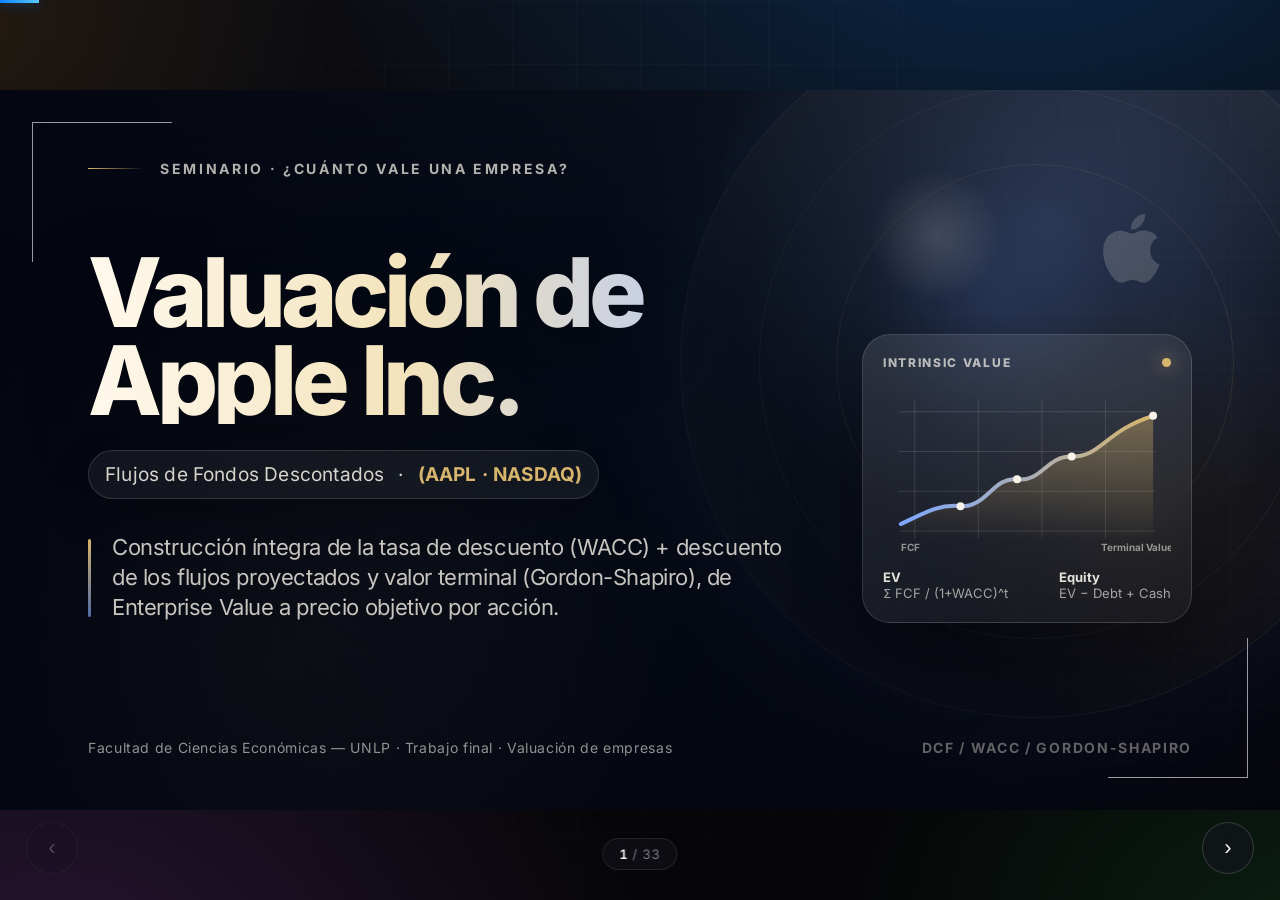
==== web-presentacion/index.html @ 840e233c "Slide 6 (El dato que manda): quitar nota "Riesgo a monitorear" y agrandar texto Se elimina el recuad" ====
<!DOCTYPE html>
<html lang="es">
<head>
  <meta charset="UTF-8">
  <meta name="viewport" content="width=device-width, initial-scale=1.0">
  <title>Valuación de Apple Inc. · Flujos de Fondos Descontados</title>

  <link rel="stylesheet" href="css/tokens.css?v=20260601at">
  <link rel="stylesheet" href="css/base.css?v=20260601at">
  <link rel="stylesheet" href="css/layouts.css?v=20260601at">
  <link rel="stylesheet" href="css/components.css?v=20260601at">
  <link rel="stylesheet" href="css/transitions.css?v=20260601at">
</head>
<body>
  <!-- Barra de progreso -->
  <div id="progress"></div>

  <!-- Escenario 16:9 escalado a pantalla -->
  <div id="viewport">
    <div id="stage"></div>
  </div>

  <!-- Chrome de navegación -->
  <button id="prev" class="nav-btn" aria-label="Diapositiva anterior">‹</button>
  <button id="next" class="nav-btn" aria-label="Diapositiva siguiente">›</button>
  <div id="counter" aria-live="polite"></div>

  <!-- Dependencia vendorizada (offline) -->
  <script src="vendor/chart.umd.min.js"></script>

  <!-- Lógica (scripts clásicos, sin módulos, para funcionar en file://) -->
  <script src="js/data.js?v=20260601at"></script>
  <script src="js/finance.js?v=20260601at"></script>
  <script src="js/slides.js?v=20260601at"></script>
  <script src="js/charts.js?v=20260601at"></script>
  <script src="js/anim.js?v=20260601at"></script>
  <script src="js/engine.js?v=20260601at"></script>
  <script src="js/main.js?v=20260601at"></script>
</body>
</html>
---- web-presentacion/css/tokens.css ----
/* tokens.css — variables de diseño (paleta dark / keynote) */
:root {
  /* Lienzo de diseño (16:9) — el #stage se escala para llenar la pantalla */
  --stage-w: 1280px;
  --stage-h: 720px;

  /* Fondo */
  --bg-0: #060608;
  --bg-1: #0d0d12;
  --bg-2: #141420;

  /* Texto */
  --fg:       #f5f5f7;
  --fg-2:     #b4b4be;
  --fg-3:     #7d7d88;
  --fg-faint: #55555f;

  /* Acentos */
  --blue:   #0a84ff;
  --blue-2: #5ac8fa;
  --green:  #30d158;
  --red:    #ff453a;
  --amber:  #ff9f0a;
  --violet: #bf5af2;

  --teal:   #64d2ff;

  --blue-soft:   rgba(10, 132, 255, 0.16);
  --green-soft:  rgba(48, 209, 88, 0.16);
  --red-soft:    rgba(255, 69, 58, 0.16);
  --amber-soft:  rgba(255, 159, 10, 0.16);
  --violet-soft: rgba(191, 90, 242, 0.16);

  /* Degradados de marca (títulos clave, acentos, barras) */
  --grad-title:  linear-gradient(100deg, #ffffff 0%, #d6e7ff 38%, #9cc4ff 70%, #c8a8ff 100%);
  --grad-accent: linear-gradient(135deg, var(--blue), var(--violet) 60%, var(--blue-2));
  --grad-blue:   linear-gradient(135deg, var(--blue-2), var(--blue));
  --grad-green:  linear-gradient(135deg, #74e69a, var(--green));
  --grad-amber:  linear-gradient(135deg, #ffce7a, var(--amber));
  --grad-red:    linear-gradient(135deg, #ff8b83, var(--red));
  --grad-violet: linear-gradient(135deg, #d99bff, var(--violet));

  /* Superficies */
  --card:        rgba(255, 255, 255, 0.045);
  --card-2:      rgba(255, 255, 255, 0.07);
  --stroke:      rgba(255, 255, 255, 0.10);
  --stroke-2:    rgba(255, 255, 255, 0.16);

  /* Tipografía */
  --font: 'Inter', -apple-system, 'SF Pro Display', 'Segoe UI', system-ui, sans-serif;

  /* Espaciado */
  --pad-x: 56px;
  --pad-y: 38px;
  --radius: 18px;
  --radius-sm: 12px;

  /* Sombra / glow */
  --shadow: 0 24px 60px rgba(0, 0, 0, 0.5);

  /* Transiciones */
  --ease: cubic-bezier(0.22, 0.61, 0.36, 1);
}
---- web-presentacion/css/base.css ----
/* base.css — reset, fuente, escenario y chrome de navegación */

@font-face {
  font-family: 'Inter';
  font-style: normal;
  font-weight: 100 900;
  font-display: swap;
  src: url('../assets/fonts/inter-latin.woff2') format('woff2');
}

*, *::before, *::after { box-sizing: border-box; margin: 0; padding: 0; }

html, body {
  height: 100%;
  background: var(--bg-0);
  color: var(--fg);
  font-family: var(--font);
  -webkit-font-smoothing: antialiased;
  text-rendering: optimizeLegibility;
  overflow: hidden;
}

/* Fondo ambiental con halos de color (más vida, sin perder legibilidad) */
body::before {
  content: '';
  position: fixed;
  inset: 0;
  background:
    radial-gradient(1200px 760px at 80% -10%, rgba(10, 132, 255, 0.24), transparent 60%),
    radial-gradient(1000px 720px at 4% 110%, rgba(191, 90, 242, 0.18), transparent 60%),
    radial-gradient(760px 560px at 102% 104%, rgba(48, 209, 88, 0.12), transparent 60%),
    radial-gradient(680px 520px at -6% 2%, rgba(255, 159, 10, 0.10), transparent 60%),
    linear-gradient(160deg, var(--bg-1), var(--bg-0) 72%);
  z-index: 0;
}

/* Trama tenue tipo blueprint, desvanecida hacia los bordes */
body::after {
  content: '';
  position: fixed;
  inset: 0;
  pointer-events: none;
  z-index: 0;
  background-image:
    linear-gradient(rgba(255, 255, 255, 0.028) 1px, transparent 1px),
    linear-gradient(90deg, rgba(255, 255, 255, 0.028) 1px, transparent 1px);
  background-size: 64px 64px;
  -webkit-mask-image: radial-gradient(circle at 50% 42%, #000 32%, transparent 80%);
          mask-image: radial-gradient(circle at 50% 42%, #000 32%, transparent 80%);
}

/* Viewport que centra el escenario y aplica letterboxing */
#viewport {
  position: fixed;
  inset: 0;
  display: grid;
  place-items: center;
  z-index: 1;
}

/* Escenario de tamaño fijo (1280x720); engine.js lo escala con transform */
#stage {
  position: relative;
  width: var(--stage-w);
  height: var(--stage-h);
  transform-origin: center center;
  font-size: 16px;
}

/* ---- Chrome de navegación ------------------------------------------------- */

/* Barra de progreso (arriba) */
#progress {
  position: fixed;
  top: 0; left: 0;
  height: 3px;
  width: 0%;
  background: linear-gradient(90deg, var(--blue), var(--blue-2));
  box-shadow: 0 0 12px rgba(10, 132, 255, 0.6);
  z-index: 50;
  transition: width 0.45s var(--ease);
}

/* Botones prev/next en esquinas inferiores */
.nav-btn {
  position: fixed;
  bottom: 26px;
  width: 52px;
  height: 52px;
  border-radius: 50%;
  border: 1px solid var(--stroke-2);
  background: rgba(20, 20, 30, 0.55);
  backdrop-filter: blur(12px);
  color: var(--fg);
  font-size: 22px;
  line-height: 1;
  cursor: pointer;
  z-index: 50;
  display: grid;
  place-items: center;
  transition: transform 0.2s var(--ease), background 0.2s, opacity 0.2s, border-color 0.2s;
}
.nav-btn:hover:not(:disabled) { background: rgba(10, 132, 255, 0.28); border-color: var(--blue); transform: scale(1.08); }
.nav-btn:active:not(:disabled) { transform: scale(0.96); }
.nav-btn:disabled { opacity: 0.25; cursor: default; }
#prev { left: 26px; }
#next { right: 26px; }

/* Contador / índice de diapositiva */
#counter {
  position: fixed;
  bottom: 30px;
  left: 50%;
  transform: translateX(-50%);
  z-index: 50;
  font-size: 13px;
  letter-spacing: 0.08em;
  color: var(--fg-3);
  background: rgba(20, 20, 30, 0.5);
  backdrop-filter: blur(12px);
  padding: 7px 16px;
  border-radius: 999px;
  border: 1px solid var(--stroke);
  font-variant-numeric: tabular-nums;
  user-select: none;
}
#counter b { color: var(--fg); font-weight: 600; }
---- web-presentacion/css/layouts.css ----
/* layouts.css — estructura de la diapositiva y los grandes layouts */

.slide {
  position: absolute;
  inset: 0;
  padding: var(--pad-y) var(--pad-x);
  display: flex;
  flex-direction: column;
  opacity: 0;
  visibility: hidden;
  pointer-events: none;
  transform: translateY(14px) scale(0.992);
  transition: opacity 0.5s var(--ease), transform 0.5s var(--ease), visibility 0s linear 0.5s;
}
.slide.is-active {
  opacity: 1;
  visibility: visible;
  pointer-events: auto;
  transform: none;
  transition: opacity 0.55s var(--ease), transform 0.55s var(--ease);
}

/* Cabecera de slide */
.slide-head { flex: 0 0 auto; margin-bottom: 14px; position: relative; padding-left: 22px; }
.slide-head::before {
  content: ''; position: absolute; left: 0; top: 3px; bottom: 3px; width: 6px;
  border-radius: 6px; background: var(--grad-accent);
  box-shadow: 0 0 16px rgba(10, 132, 255, 0.45);
}
.eyebrow {
  font-size: 14px;
  font-weight: 600;
  letter-spacing: 0.14em;
  text-transform: uppercase;
  color: var(--blue-2);
  margin-bottom: 12px;
}
.slide-title {
  font-size: 46px;
  font-weight: 700;
  letter-spacing: -0.02em;
  line-height: 1.05;
  color: var(--fg);
}
.slide-sub {
  margin-top: 10px;
  font-size: 23px;
  font-weight: 400;
  color: var(--fg-2);
  letter-spacing: -0.01em;
}

/* Cuerpo */
.slide-body { flex: 1 1 auto; min-height: 0; display: flex; flex-direction: column; justify-content: center; gap: 14px; }

/* Layout split: dos columnas (texto / gráfico) */
.layout-split .slide-body {
  display: grid;
  grid-template-columns: 1fr 1.08fr;
  gap: 30px;
  align-items: stretch;
}
.layout-split .col-left,
.layout-split .col-right {
  display: flex; flex-direction: column; gap: 12px;
  min-width: 0; min-height: 0; justify-content: center;
}

/* Layout center: contenido centrado verticalmente y horizontalmente */
.layout-center .slide-body { align-items: center; text-align: center; gap: 15px; }
.layout-center .note, .layout-center .formula { max-width: 760px; }

/* Layout stack: bloques apilados */
.layout-stack .slide-body { gap: 14px; }

/* Layout grid: para grillas de tarjetas/objetivos */
.layout-grid .slide-body { justify-content: flex-start; }

/* Pie de slide */
.slide-foot {
  flex: 0 0 auto;
  display: flex;
  justify-content: space-between;
  align-items: center;
  margin-top: 14px;
  font-size: 12.5px;
  letter-spacing: 0.05em;
  color: var(--fg-faint);
}
.slide-foot .foot-num { font-variant-numeric: tabular-nums; font-weight: 600; color: var(--fg-3); }

/* ---- Portada -------------------------------------------------------------- */
/* ===== Portada (réplica del diseño editorial gold/navy) =================== */
.layout-cover {
  padding: 0; overflow: hidden; isolation: isolate; justify-content: stretch;
  background:
    radial-gradient(circle at 82% 18%, rgba(125, 167, 255, 0.34), transparent 28%),
    radial-gradient(circle at 20% 80%, rgba(215, 181, 109, 0.23), transparent 34%),
    linear-gradient(135deg, #030611 0%, #07111f 44%, #090812 100%);
}
/* grilla tenue */
.layout-cover::before {
  content: ''; position: absolute; inset: -1px; z-index: -3; pointer-events: none;
  background-image:
    linear-gradient(rgba(247, 243, 234, 0.035) 1px, transparent 1px),
    linear-gradient(90deg, rgba(247, 243, 234, 0.035) 1px, transparent 1px);
  background-size: 56px 56px;
  -webkit-mask-image: linear-gradient(90deg, rgba(0,0,0,0.78), rgba(0,0,0,0.25), rgba(0,0,0,0.72));
          mask-image: linear-gradient(90deg, rgba(0,0,0,0.78), rgba(0,0,0,0.25), rgba(0,0,0,0.72));
}
/* viñeta */
.layout-cover::after {
  content: ''; position: absolute; inset: 0; z-index: -1; pointer-events: none;
  background:
    linear-gradient(90deg, rgba(3, 6, 17, 0.90) 0%, rgba(3, 6, 17, 0.66) 43%, rgba(3, 6, 17, 0.18) 100%),
    linear-gradient(180deg, rgba(255,255,255,0.05), transparent 28%, rgba(0,0,0,0.32));
}
/* orbe luminoso arriba a la derecha */
.cv-orb {
  position: absolute; width: 710px; height: 710px; right: -110px; top: -82px; border-radius: 50%; z-index: -2; opacity: .82;
  background:
    radial-gradient(circle at 36% 32%, rgba(255, 255, 255, 0.34), transparent 10%),
    radial-gradient(circle at 44% 42%, rgba(125, 167, 255, 0.23), transparent 22%),
    radial-gradient(circle at 66% 70%, rgba(215, 181, 109, 0.18), transparent 34%),
    linear-gradient(145deg, rgba(255,255,255,0.08), rgba(255,255,255,0.012));
  border: 1px solid rgba(255, 255, 255, 0.12);
  box-shadow: inset 0 0 90px rgba(255,255,255,0.05), 0 0 120px rgba(125, 167, 255, 0.16);
}
.cv-orb::before { content: ''; position: absolute; inset: 78px; border-radius: 50%; border: 1px solid rgba(247, 243, 234, 0.11); }
.cv-orb::after  { content: ''; position: absolute; inset: 155px; border-radius: 50%; border: 1px solid rgba(215, 181, 109, 0.20); }

/* marcas de esquina */
.cv-corner { position: absolute; width: 140px; height: 140px; border-color: rgba(215, 181, 109, 0.42); opacity: .62; }
.cv-corner.cv-tl { top: 32px; left: 32px; border-top: 1px solid; border-left: 1px solid; }
.cv-corner.cv-br { right: 32px; bottom: 32px; border-right: 1px solid; border-bottom: 1px solid; }

/* manzana tenue */
.cv-apple { position: absolute; right: 104px; top: 116px; width: 84px; height: 84px; opacity: .18; color: #f7f3ea; }

/* contenido */
.layout-cover .slide-body {
  position: relative; z-index: 1; height: 100%; width: 100%; padding: 70px 88px 54px;
  display: flex; flex-direction: column; justify-content: space-between; gap: 0;
}
.cv-topline {
  display: flex; align-items: center; gap: 16px; font-size: 14px; letter-spacing: 0.19em;
  text-transform: uppercase; color: rgba(247, 243, 234, 0.72); font-weight: 700;
}
.cv-topline::before { content: ''; width: 56px; height: 1px; background: linear-gradient(90deg, #d7b56d, rgba(215, 181, 109, 0)); }

.cv-body-row { display: grid; grid-template-columns: minmax(0, 720px) 1fr; gap: 54px; align-items: end; }
.cv-hero { max-width: 890px; margin-top: -14px; }
.cv-title {
  margin: 0; max-width: 860px; font-size: 96px; line-height: 0.91; letter-spacing: -0.05em; font-weight: 800;
  text-wrap: balance; filter: drop-shadow(0 18px 34px rgba(0,0,0,0.32));
  background: linear-gradient(92deg, #fff9ed 0%, #f3e3bb 45%, #a9c2ff 100%);
  -webkit-background-clip: text; background-clip: text; color: transparent;
}
.cv-subtitle {
  margin: 26px 0 0; display: inline-flex; align-items: center; gap: 14px; padding: 12px 16px;
  border: 1px solid rgba(247, 243, 234, 0.14); border-radius: 999px; background: rgba(255, 255, 255, 0.055);
  backdrop-filter: blur(12px); font-size: 19px; letter-spacing: 0.01em; color: rgba(247, 243, 234, 0.86);
  box-shadow: 0 18px 42px rgba(0,0,0,0.22);
}
.cv-ticker { color: #d7b56d; font-weight: 700; }
.cv-desc {
  position: relative; margin: 34px 0 0; max-width: 760px; padding-left: 24px;
  font-size: 22px; line-height: 1.36; letter-spacing: -0.018em; color: rgba(247, 243, 234, 0.80);
}
.cv-desc::before {
  content: ''; position: absolute; top: 6px; bottom: 6px; left: 0; width: 3px; border-radius: 99px;
  background: linear-gradient(180deg, #d7b56d, rgba(125, 167, 255, 0.62));
}

/* tarjeta financiera decorativa */
.cv-card {
  width: 330px; justify-self: end; padding: 20px; border: 1px solid rgba(247, 243, 234, 0.14); border-radius: 28px;
  background: linear-gradient(145deg, rgba(255,255,255,0.11), rgba(255,255,255,0.035));
  box-shadow: 0 28px 70px rgba(0,0,0,0.30); backdrop-filter: blur(14px);
}
.cv-card-head { display: flex; justify-content: space-between; align-items: center; margin-bottom: 16px;
  color: rgba(247, 243, 234, 0.70); font-size: 12px; letter-spacing: 0.14em; text-transform: uppercase; font-weight: 800; }
.cv-card-dot { width: 9px; height: 9px; border-radius: 999px; background: #d7b56d; box-shadow: 0 0 18px rgba(215, 181, 109, 0.88); }
.cv-card svg { display: block; width: 100%; height: auto; }
.cv-formula { margin-top: 14px; display: flex; justify-content: space-between; gap: 12px;
  color: rgba(247, 243, 234, 0.64); font-size: 13px; line-height: 1.25; }
.cv-formula strong { color: rgba(247, 243, 234, 0.92); font-weight: 700; }

/* pie */
.cv-footer { display: flex; justify-content: space-between; align-items: center; gap: 24px; padding-top: 30px;
  color: rgba(247, 243, 234, 0.58); font-size: 14px; letter-spacing: 0.045em; }
.cv-footer::after {
  content: "DCF / WACC / Gordon-Shapiro"; color: rgba(247, 243, 234, 0.38); font-weight: 700;
  letter-spacing: 0.12em; text-transform: uppercase; white-space: nowrap;
}

/* ---- Sección divisoria ---------------------------------------------------- */
.layout-section { justify-content: center; }
.layout-section .slide-body { justify-content: center; position: relative; }
/* Halo gigante de color detrás del separador de bloque */
.layout-section .slide-body::before {
  content: ''; position: absolute; z-index: -1; pointer-events: none;
  right: -40px; top: 50%; width: 460px; height: 460px; transform: translateY(-50%);
  background: radial-gradient(circle at 50% 50%, rgba(10,132,255,0.22), rgba(191,90,242,0.12) 45%, transparent 70%);
  filter: blur(6px);
}
.section-kicker {
  display: inline-flex; align-items: center; gap: 0.55em; align-self: flex-start;
  font-size: 18px; font-weight: 700; letter-spacing: 0.16em; text-transform: uppercase;
  color: var(--blue-2); margin-bottom: 22px;
  padding: 9px 18px; border-radius: 999px;
  background: var(--blue-soft); border: 1px solid rgba(10, 132, 255, 0.32);
}
.section-kicker::before { content: '◆'; font-size: 0.9em; letter-spacing: 0; color: var(--blue); }
.section-title {
  font-size: 72px; font-weight: 800; letter-spacing: -0.03em; line-height: 1.0;
  background: var(--grad-title);
  -webkit-background-clip: text; background-clip: text; color: transparent;
  max-width: 1000px;
}
.section-lead { margin-top: 24px; max-width: 820px; font-size: 24px; line-height: 1.5; color: var(--fg-2); }
.section-rule { width: 84px; height: 5px; border-radius: 5px; background: var(--grad-accent); margin-bottom: 30px; box-shadow: 0 0 22px rgba(10,132,255,.55); }

/* ---- Cierre --------------------------------------------------------------- */
.layout-closing { justify-content: center; }
.closing-quote {
  font-size: 40px; font-weight: 600; line-height: 1.25; letter-spacing: -0.02em;
  max-width: 1000px; color: var(--fg);
}
.closing-quote .mark { color: var(--blue-2); }
.closing-sources { margin-top: 44px; }
.closing-sources h4 {
  font-size: 13px; font-weight: 600; text-transform: uppercase; letter-spacing: 0.14em;
  color: var(--fg-3); margin-bottom: 14px;
}
.closing-sources ul { list-style: none; display: flex; flex-direction: column; gap: 7px; }
.closing-sources li { font-size: 15px; color: var(--fg-2); padding-left: 18px; position: relative; }
.closing-sources li::before { content: '—'; position: absolute; left: 0; color: var(--fg-faint); }
.closing-thanks { margin-top: 34px; font-size: 22px; font-weight: 600; color: var(--blue-2); }
---- web-presentacion/css/components.css ----
/* components.css — bloques reutilizables de contenido */

/* ---- Texto ---------------------------------------------------------------- */
.lead { font-size: 26px; line-height: 1.32; color: var(--fg); font-weight: 500; letter-spacing: -0.01em; }
.paragraph { font-size: 21px; line-height: 1.38; color: var(--fg-2); }
.paragraph.small { font-size: 17px; color: var(--fg-3); }
.subhead { font-size: 15px; font-weight: 700; text-transform: uppercase; letter-spacing: 0.12em; color: var(--blue-2); }
.tag {
  display: inline-block; align-self: flex-start;
  font-size: 14px; font-weight: 500; color: var(--fg-2);
  padding: 7px 16px; border: 1px solid var(--stroke-2); border-radius: 999px;
  background: var(--card);
}
.source { font-size: 13.5px; color: var(--fg-faint); letter-spacing: 0.03em; }

/* ---- Número protagonista (hero) ------------------------------------------- */
.hero-num { display: flex; flex-direction: column; gap: 10px; align-items: inherit; }
.hero-value {
  font-size: 104px; font-weight: 800; letter-spacing: -0.04em; line-height: 0.95;
  white-space: nowrap;
  background: linear-gradient(180deg, #ffffff, #c4c4d0);
  -webkit-background-clip: text; background-clip: text; color: transparent;
}
/* En columnas (split/stack) el ancho es menor: reducir para que no corte */
.layout-split .hero-value,
.layout-stack .hero-value { font-size: 74px; }
.hero-num.accent-blue  .hero-value { background: linear-gradient(180deg, #6fb8ff, var(--blue)); -webkit-background-clip: text; background-clip: text; }
.hero-num.accent-green .hero-value { background: linear-gradient(180deg, #74e69a, var(--green)); -webkit-background-clip: text; background-clip: text; }
.hero-num.accent-amber .hero-value { background: linear-gradient(180deg, #ffce7a, var(--amber)); -webkit-background-clip: text; background-clip: text; }
.hero-num.accent-red   .hero-value { background: linear-gradient(180deg, #ff8b83, var(--red)); -webkit-background-clip: text; background-clip: text; }
.hero-label { font-size: 19px; color: var(--fg-2); font-weight: 500; }
.hero-sub { font-size: 16px; color: var(--fg-3); }

/* ---- Grilla de stats ------------------------------------------------------ */
.stats { display: grid; grid-template-columns: repeat(var(--cols, 4), 1fr); gap: 10px; }
.stat-card {
  background: var(--card);
  border: 1px solid var(--stroke);
  border-radius: var(--radius);
  padding: 12px 18px 12px 20px;
  display: flex; flex-direction: column; gap: 4px;
  position: relative; overflow: hidden;
}
.stat-card::before {
  content: ''; position: absolute; left: 0; top: 0; bottom: 0; width: 4px;
  background: var(--fg-faint); opacity: 0.85;
}
.stat-card.accent-green { background: var(--green-soft); border-color: rgba(48,209,88,.28); }
.stat-card.accent-red   { background: var(--red-soft);   border-color: rgba(255,69,58,.28); }
.stat-card.accent-blue  { background: var(--blue-soft);  border-color: rgba(10,132,255,.28); }
.stat-card.accent-amber { background: var(--amber-soft); border-color: rgba(255,159,10,.28); }
.stat-card.accent-green::before { background: var(--green); }
.stat-card.accent-red::before   { background: var(--red); }
.stat-card.accent-blue::before  { background: var(--blue); }
.stat-card.accent-amber::before { background: var(--amber); }
.stat-value { font-size: 38px; font-weight: 700; letter-spacing: -0.02em; line-height: 1; color: var(--fg); }
.stat-card.accent-green .stat-value { color: var(--green); }
.stat-card.accent-red   .stat-value { color: var(--red); }
.stat-card.accent-blue  .stat-value { color: var(--blue-2); }
.stat-card.accent-amber .stat-value { color: var(--amber); }
.stat-card.accent-green .stat-value::after { content: ' ▲'; font-size: 0.46em; vertical-align: middle; }
.stat-card.accent-red   .stat-value::after { content: ' ▼'; font-size: 0.46em; vertical-align: middle; }
.stat-label { font-size: 16.5px; line-height: 1.32; color: var(--fg-2); }
.stat-desc { font-size: 14px; color: var(--fg-faint); }

/* ---- Cards (marco conceptual / objetivos) --------------------------------- */
.cards { display: grid; grid-template-columns: repeat(var(--cols, 3), 1fr); gap: 12px; width: 100%; }
.card {
  background: linear-gradient(180deg, rgba(255,255,255,0.07), rgba(255,255,255,0.03));
  border: 1px solid var(--stroke);
  border-radius: var(--radius);
  padding: 16px 20px;
  display: flex; flex-direction: column; gap: 6px;
  position: relative; overflow: hidden;
}
.card::before {
  content: ''; position: absolute; left: 0; top: 0; bottom: 0; width: 4px;
  background: var(--grad-accent);
  opacity: 1;
}
.card-title { font-size: 21px; font-weight: 700; color: var(--fg); letter-spacing: -0.01em; display: flex; align-items: center; gap: 0.5em; }
.card-title::before { content: '◆'; font-size: 0.6em; color: var(--blue-2); }
.card-sub { font-size: 15px; color: var(--blue-2); font-weight: 500; }
.card-text { font-size: 18px; line-height: 1.36; color: var(--fg-2); }

/* ---- Columnas (eyebrow + items) ------------------------------------------- */
.columns { display: grid; grid-template-columns: repeat(var(--cols, 2), 1fr); gap: 18px; width: 100%; }
.column { display: flex; flex-direction: column; gap: 9px; }
.col-eyebrow {
  font-size: 15px; font-weight: 700; letter-spacing: 0.08em; text-transform: uppercase;
  color: var(--blue-2); padding-bottom: 8px; border-bottom: 2px solid currentColor;
}
.column.tone-green .col-eyebrow { color: var(--green); }
.column.tone-amber .col-eyebrow { color: var(--amber); }
.column.tone-blue  .col-eyebrow { color: var(--blue-2); }
.col-title { font-size: 24px; font-weight: 700; color: var(--fg); letter-spacing: -0.01em; }
.col-list { display: flex; flex-direction: column; gap: 6px; }
.col-list .li { font-size: 17px; line-height: 1.34; color: var(--fg-2); padding-left: 18px; position: relative; }
.col-list .li::before { content: ''; position: absolute; left: 0; top: 9px; width: 7px; height: 7px; border-radius: 50%; background: var(--blue-2); }
.column.tone-green .col-list .li::before { background: var(--green); }
.column.tone-amber .col-list .li::before { background: var(--amber); }
.column.tone-blue  .col-list .li::before { background: var(--blue-2); }
.columns.dense .col-list .li { font-size: 16px; }

/* ---- Bullets con etiqueta ------------------------------------------------- */
.bullets { display: flex; flex-direction: column; gap: 12px; }
.bullet { display: flex; flex-direction: column; gap: 2px; }
.bullet .b-label { font-size: 17px; font-weight: 700; color: var(--fg); }
.bullet .b-text { font-size: 18px; line-height: 1.36; color: var(--fg-2); }
.bullets.ranked { counter-reset: rank; }
.bullets.ranked .bullet { padding-left: 46px; position: relative; }
.bullets.ranked .bullet::before {
  counter-increment: rank; content: counter(rank);
  position: absolute; left: 0; top: 0;
  width: 33px; height: 33px; border-radius: 9px;
  display: grid; place-items: center;
  background: var(--grad-accent); color: #fff;
  font-weight: 800; font-size: 16px; border: 1px solid rgba(10,132,255,.4);
  box-shadow: 0 4px 14px rgba(10,132,255,.35);
}

/* ---- Callout / note ------------------------------------------------------- */
.note {
  background: var(--card);
  border: 1px solid var(--stroke);
  border-left: 4px solid var(--fg-faint);
  border-radius: var(--radius-sm);
  padding: 11px 16px;
  display: flex; flex-direction: column; gap: 4px;
}
.note.accent-blue  { border-left-color: var(--blue);  background: var(--blue-soft); }
.note.accent-green { border-left-color: var(--green); background: var(--green-soft); }
.note.accent-amber { border-left-color: var(--amber); background: var(--amber-soft); }
.note.accent-red   { border-left-color: var(--red);   background: var(--red-soft); }
.note-title { font-size: 18px; font-weight: 700; color: var(--fg); display: flex; align-items: center; gap: 0.5em; }
.note.accent-blue  .note-title::before { content: '💡'; }
.note.accent-green .note-title::before { content: '✅'; }
.note.accent-amber .note-title::before { content: '⚠️'; }
.note.accent-red   .note-title::before { content: '⛔'; }
.note-text { font-size: 17px; line-height: 1.38; color: var(--fg-2); }
.layout-center .note { text-align: left; }

/* ---- Fórmula -------------------------------------------------------------- */
.formula {
  font-size: 26px; font-weight: 500; color: var(--fg);
  background: var(--card); border: 1px solid var(--stroke);
  border-radius: var(--radius-sm); padding: 18px 26px;
  letter-spacing: 0.01em; text-align: center;
  font-variant-numeric: tabular-nums;
}
.formula sub, .formula sup { font-size: 0.62em; }

/* ---- Tabla ---------------------------------------------------------------- */
.data-table { width: 100%; border-collapse: collapse; font-size: 17px; }
.data-table th, .data-table td { text-align: left; padding: 8px 13px; }
.data-table thead th {
  font-size: 13px; text-transform: uppercase; letter-spacing: 0.08em;
  color: var(--fg-3); font-weight: 600; border-bottom: 1px solid var(--stroke-2);
}
.data-table tbody td { color: var(--fg-2); border-bottom: 1px solid var(--stroke); }
.data-table tbody td:first-child { color: var(--fg); font-weight: 500; }
.data-table tbody tr.is-highlight td {
  background: var(--blue-soft);
  color: var(--fg);
}
.data-table tbody tr.is-highlight td:first-child { font-weight: 700; }
.data-table td.num, .data-table th.num { text-align: right; font-variant-numeric: tabular-nums; }

/* ---- Veredicto ------------------------------------------------------------ */
.verdict { display: flex; align-items: center; gap: 24px; }
.verdict-big {
  font-size: 56px; font-weight: 800; letter-spacing: 0.02em;
  color: var(--red);
  padding: 12px 30px; border-radius: 16px;
  background: var(--red-soft); border: 1px solid rgba(255,69,58,.35);
  text-shadow: 0 0 30px rgba(255,69,58,.3);
}
.verdict-text { font-size: 23px; font-weight: 500; color: var(--fg-2); }

/* ---- Gráfico / canvas ----------------------------------------------------- */
.chart-wrap {
  background: var(--card); border: 1px solid var(--stroke);
  border-radius: var(--radius); padding: 12px 16px 10px;
  display: flex; flex-direction: column; gap: 8px;
  height: 100%; min-height: 0; overflow: hidden;
}
.chart-canvas-box { position: relative; flex: 1 1 auto; min-height: 0; width: 100%; }
.chart-caption { font-size: 13.5px; color: var(--fg-faint); text-align: center; letter-spacing: 0.02em; }

/* ---- Heatmap (CSS grid) --------------------------------------------------- */
.heatmap-wrap {
  background: var(--card); border: 1px solid var(--stroke);
  border-radius: var(--radius); padding: 12px 16px 10px;
  display: flex; flex-direction: column; gap: 9px; height: 100%; overflow: hidden;
}
.heatmap {
  display: grid; gap: 4px; flex: 1 1 auto;
  font-variant-numeric: tabular-nums;
}
.hm-cell {
  display: grid; place-items: center;
  border-radius: 7px; font-size: 14px; font-weight: 600;
  color: #0b0b0f;
  opacity: 0;
  transform: scale(0.8);
  transition: opacity 0.35s var(--ease), transform 0.35s var(--ease);
}
.is-active .hm-cell { opacity: 1; transform: none; }
.hm-corner { background: transparent; color: var(--fg-3); font-weight: 600; font-size: 12px; opacity: 1; transform: none; }
.hm-head, .hm-rowhead {
  background: transparent; color: var(--fg-2); font-weight: 600; font-size: 12.5px;
  opacity: 1; transform: none;
}
.hm-cell.is-base { box-shadow: 0 0 0 3px var(--fg), 0 0 0 4px rgba(0,0,0,.4); z-index: 2; }
.heatmap-axis { font-size: 12px; color: var(--fg-3); text-align: center; letter-spacing: 0.04em; }

/* ---- Énfasis puntual: columna izq. del Valor terminal (g=3%) -------------- */
.tv-emphasis .col-left .subhead { font-size: 17px; }
.tv-emphasis .col-left .data-table { font-size: 19px; }
.tv-emphasis .col-left .data-table th,
.tv-emphasis .col-left .data-table td { padding: 10px 14px; }
.tv-emphasis .col-left .data-table thead th { font-size: 14px; }
.tv-emphasis .col-left .paragraph.small { font-size: 18px; }

/* ---- Simulador DCF inverso (reverseSim) ----------------------------------- */
/* Título a una sola línea (achicado para que entre el texto largo) */
.rsim-slide .slide-title { font-size: 38px; white-space: nowrap; }
.rsim { display: flex; flex-direction: column; gap: 10px; width: 100%; }

/* Selector de modo (un solo experimento a la vez) */
.rsim-modes { display: inline-flex; align-self: center; gap: 4px; padding: 4px;
  background: rgba(255,255,255,0.05); border: 1px solid var(--stroke); border-radius: 999px; }
.rsim-mode { font: inherit; font-size: 15px; font-weight: 600; color: var(--fg-3); cursor: pointer;
  border: none; background: transparent; padding: 9px 22px; border-radius: 999px; transition: all .15s ease; }
.rsim-mode:hover { color: var(--fg-2); }
.rsim-mode.is-active { color: #fff; background: var(--grad-accent); box-shadow: 0 2px 12px rgba(10,132,255,.35); }

/* Control: slider de precio */
.rsim-control {
  background: linear-gradient(180deg, rgba(255,255,255,0.07), rgba(255,255,255,0.03));
  border: 1px solid var(--stroke); border-radius: var(--radius);
  padding: 12px 22px 8px;
}
.rsim-control-head { display: flex; align-items: baseline; justify-content: space-between; margin-bottom: 6px; }
.rsim-control-label { font-size: 14px; font-weight: 600; text-transform: uppercase; letter-spacing: 0.1em; color: var(--fg-3); }
.rsim-price { font-size: 30px; font-weight: 800; letter-spacing: -0.02em; color: var(--fg);
  background: var(--grad-accent); -webkit-background-clip: text; background-clip: text; color: transparent; }
.rsim-slider {
  -webkit-appearance: none; appearance: none; width: 100%; height: 8px; border-radius: 999px;
  background: linear-gradient(90deg, var(--blue), var(--violet)); outline: none; cursor: pointer; margin: 4px 0 2px;
}
.rsim-slider::-webkit-slider-thumb {
  -webkit-appearance: none; appearance: none; width: 26px; height: 26px; border-radius: 50%;
  background: #fff; border: 3px solid var(--blue); box-shadow: 0 2px 10px rgba(10,132,255,.5); cursor: pointer;
}
.rsim-slider::-moz-range-thumb {
  width: 26px; height: 26px; border-radius: 50%; background: #fff; border: 3px solid var(--blue);
  box-shadow: 0 2px 10px rgba(10,132,255,.5); cursor: pointer;
}
/* Marcas fijas del precio (Nuestra valuación 208 / Mercado hoy 312) */
.rsim-pmarks { position: relative; height: 42px; margin-top: 2px; }
.rsim-pmark { position: absolute; top: 0; transform: translateX(-50%); display: flex; flex-direction: column; align-items: center; }
.rsim-pmark-dot { width: 9px; height: 9px; border-radius: 50%; }
.rsim-pmark-ours .rsim-pmark-dot { background: var(--green); box-shadow: 0 0 0 3px var(--green-soft); }
.rsim-pmark-mkt .rsim-pmark-dot { background: var(--fg-3); box-shadow: 0 0 0 3px rgba(255,255,255,.08); }
.rsim-pmark-lbl { margin-top: 5px; font-size: 10.5px; line-height: 1.25; text-align: center; color: var(--fg-faint);
  text-transform: uppercase; letter-spacing: 0.04em; white-space: nowrap; }
.rsim-pmark-lbl b { display: block; font-size: 12px; letter-spacing: 0; text-transform: none; }
.rsim-pmark-ours .rsim-pmark-lbl, .rsim-pmark-ours .rsim-pmark-lbl b { color: var(--green); }
.rsim-pmark-mkt .rsim-pmark-lbl b { color: var(--fg-2); }

/* Cards de resultado: se muestra solo la del modo activo */
.rsim-card { display: none; position: relative; overflow: hidden; border-radius: var(--radius);
  border: 1px solid var(--stroke); padding: 14px 22px 38px;
  background: linear-gradient(180deg, rgba(255,255,255,0.06), rgba(255,255,255,0.025)); }
.rsim-card.is-active { display: block; }
.rsim-card::before { content: ''; position: absolute; left: 0; top: 0; bottom: 0; width: 4px; }
.rsim-card-wacc::before { background: var(--grad-blue); }
.rsim-card-g::before { background: var(--grad-amber); }
.rsim-card-head { display: flex; align-items: center; justify-content: space-between; gap: 12px; margin-bottom: 10px; }
.rsim-card-title { font-size: 17px; font-weight: 700; color: var(--fg); letter-spacing: -0.01em; }
.rsim-card-wacc .rsim-card-title::before { content: '◆ '; color: var(--blue-2); font-size: 0.7em; }
.rsim-card-g .rsim-card-title::before { content: '◆ '; color: var(--amber); font-size: 0.7em; }
/* Chip de variable fija (en gris, con candado) */
.rsim-fixed { font-size: 13px; font-weight: 600; color: var(--fg-faint); padding: 5px 12px; border-radius: 999px;
  background: rgba(255,255,255,0.05); border: 1px dashed var(--stroke-2); white-space: nowrap; }
.rsim-lock { opacity: .8; }

/* Ancla (nuestro supuesto, fijo) → implícito (grande, se mueve en vivo) */
.rsim-compare { display: flex; align-items: flex-end; gap: 16px; }
.rsim-mine, .rsim-impl { display: flex; flex-direction: column; gap: 4px; }
.rsim-mtag, .rsim-itag { font-size: 11.5px; text-transform: uppercase; letter-spacing: 0.07em; font-weight: 600; }
.rsim-mtag { color: var(--fg-faint); }
.rsim-itag { color: var(--fg-3); }
.rsim-mval { font-size: 26px; font-weight: 600; color: var(--fg-3); line-height: 1; letter-spacing: -0.02em; }
.rsim-ival { font-size: 52px; font-weight: 800; line-height: .92; letter-spacing: -0.03em; transition: color .15s ease; }
.rsim-card-wacc .rsim-ival { color: var(--blue-2); }
.rsim-card-g .rsim-ival { color: var(--amber); }
.rsim-ival.is-danger { color: var(--red); }
.rsim-arrow { font-size: 26px; color: var(--fg-faint); padding-bottom: 8px; }

.rsim-gap { display: inline-block; align-self: flex-start; margin-top: 12px; font-size: 13px; font-weight: 700;
  padding: 4px 12px; border-radius: 999px; }
.rsim-gap.is-bad { color: var(--red); background: var(--red-soft); border: 1px solid rgba(255,69,58,.3); }
.rsim-gap.is-warn { color: var(--amber); background: var(--amber-soft); border: 1px solid rgba(255,159,10,.3); }
.rsim-gap.is-good { color: var(--green); background: var(--green-soft); border: 1px solid rgba(48,209,88,.3); }

/* Barra de referencia con marcas */
.rsim-bar { position: relative; height: 8px; border-radius: 999px; background: rgba(255,255,255,0.08); margin-top: 20px; }
.rsim-bar-fill { position: absolute; left: 0; top: 0; bottom: 0; border-radius: 999px; transition: width .15s ease; }
.rsim-bar-fill-wacc { background: linear-gradient(90deg, rgba(10,132,255,.25), var(--blue)); }
.rsim-bar-fill-g { background: linear-gradient(90deg, rgba(255,159,10,.25), var(--amber)); }
.rsim-mark { position: absolute; top: 50%; transform: translate(-50%, -50%); transition: left .15s ease; }
.rsim-mark-impl .rsim-mark-dot { display: block; width: 18px; height: 18px; border-radius: 50%;
  background: #fff; border: 4px solid var(--blue); box-shadow: 0 0 0 3px rgba(0,0,0,.3); transition: border-color .15s ease; }
.rsim-card-g .rsim-mark-impl .rsim-mark-dot { border-color: var(--amber); }
.rsim-mark-impl.is-danger .rsim-mark-dot { border-color: var(--red); box-shadow: 0 0 0 3px rgba(255,69,58,.25); }
.rsim-mark-line { display: block; width: 2px; height: 18px; background: var(--fg-3); margin: 0 auto; }
.rsim-mark-lbl { position: absolute; top: 20px; left: 50%; transform: translateX(-50%); white-space: nowrap;
  font-size: 13px; font-weight: 600; color: var(--fg-3); }
.rsim-mark-danger .rsim-mark-line { background: var(--red); }
.rsim-mark-danger .rsim-mark-lbl { color: var(--red); }
.rsim-mark-ref2 .rsim-mark-line { background: var(--blue-2); }
.rsim-mark-ref2 .rsim-mark-lbl { color: var(--blue-2); }

/* Texto interpretativo — alto reservado para que el aviso rojo no mueva nada */
.rsim-read { display: flex; flex-direction: column; gap: 4px; min-height: 88px; }
.rsim-read p { font-size: 17px; line-height: 1.4; color: var(--fg-2); }
.rsim-read b { color: var(--fg); }
.rsim-read .t-blue { color: var(--blue-2); }
.rsim-read .t-amber { color: var(--amber); }
.rsim-read .is-danger-txt { color: var(--red); font-weight: 600; }

/* ===== Simulador interactivo: Monte Carlo ================================== */
.mcsim-slide .slide-title { font-size: 33px; }
.mcsim { display: flex; flex-direction: column; gap: 12px; width: 100%; }

/* Escenario: el canvas del histograma + overlay del botón / contador */
.mcsim-stage { position: relative; width: 100%; height: 300px; }
.mcsim-canvas { display: block; width: 100%; height: 100%; }

.mcsim-overlay { position: absolute; inset: 0; display: flex; align-items: center; justify-content: center;
  transition: opacity .4s var(--ease), transform .4s var(--ease); }
.mcsim-overlay.is-hidden { opacity: 0; transform: scale(.92); pointer-events: none; }
.mcsim-run { font: inherit; font-size: 22px; font-weight: 700; color: #fff; cursor: pointer;
  padding: 18px 40px; border: none; border-radius: 999px; background: var(--grad-accent);
  box-shadow: 0 8px 30px rgba(10,132,255,.40); transition: transform .2s var(--ease), box-shadow .2s var(--ease); }
.mcsim-run:hover { transform: translateY(-2px) scale(1.03); box-shadow: 0 12px 42px rgba(10,132,255,.58); }

/* Contador: píldora centrada arriba, legible sobre el gráfico y separada de las etiquetas */
.mcsim-counter { position: absolute; left: 50%; top: 8px; transform: translateX(-50%) translateY(-4px) scale(.96);
  font-size: 27px; font-weight: 800; letter-spacing: -.02em; color: var(--fg); white-space: nowrap;
  font-variant-numeric: tabular-nums; padding: 7px 20px; border-radius: 999px;
  background: rgba(8,10,16,.58); border: 1px solid var(--stroke);
  box-shadow: 0 10px 30px rgba(0,0,0,.45); backdrop-filter: blur(10px); -webkit-backdrop-filter: blur(10px);
  text-shadow: 0 1px 10px rgba(0,0,0,.5);
  opacity: 0; transition: opacity .3s ease, transform .3s var(--ease); pointer-events: none; }
.mcsim-counter::after { content: ' escenarios'; font-size: 15px; font-weight: 600; color: var(--fg-3); }
.mcsim-counter.is-on { opacity: 1; transform: translateX(-50%) translateY(0) scale(1); }

.mcsim-skip { position: absolute; right: 2px; bottom: 0; font: inherit; font-size: 13px; color: var(--fg-3);
  background: none; border: none; cursor: pointer; text-decoration: underline; opacity: 0;
  transition: opacity .3s ease; pointer-events: none; }
.mcsim-skip.is-on { opacity: 1; pointer-events: auto; }
.mcsim-skip:hover { color: var(--fg-2); }

/* Resultado (reveal al terminar la animación) */
.mcsim-result { display: flex; flex-direction: column; align-items: center; text-align: center; gap: 4px;
  opacity: 0; transform: translateY(10px) scale(.985); transition: opacity .6s var(--ease), transform .6s var(--ease);
  pointer-events: none; }
.mcsim-result.is-on { opacity: 1; transform: none; pointer-events: auto; }
.mcsim-pct { font-size: 88px; font-weight: 800; line-height: 1; letter-spacing: -.035em;
  background: linear-gradient(100deg, #22d3ee 0%, #6366f1 40%, #b14cf0 70%, #ff5d9e 100%);
  -webkit-background-clip: text; background-clip: text; color: transparent;
  font-variant-numeric: tabular-nums;
  filter: drop-shadow(0 6px 30px rgba(124,92,246,.5)) drop-shadow(0 0 10px rgba(34,211,238,.25)); }
.mcsim-lead { font-size: 19px; line-height: 1.35; color: var(--fg); max-width: 760px; font-weight: 500; }
.mcsim-foot { font-size: 14px; color: var(--fg-3); margin-top: 2px; }
.mcsim-foot b { color: var(--fg-2); font-weight: 700; }
.mcsim-rerun { margin-top: 10px; font: inherit; font-size: 14px; font-weight: 600; color: var(--fg-2);
  cursor: pointer; padding: 8px 18px; border: 1px solid var(--stroke-2); border-radius: 999px;
  background: var(--card); transition: background .2s ease, color .2s ease; }
.mcsim-rerun:hover { background: var(--card-2); color: var(--fg); }

/* ===== Slide Escenarios (tarjetas + número-línea) ========================= */
.scn { display: flex; flex-direction: column; gap: 26px; width: 100%; }

/* Tarjetas — una por escenario, acento de color a la izquierda */
.scn-cards { display: grid; grid-template-columns: repeat(3, 1fr); gap: 18px; align-items: stretch; }
.scn-card { position: relative; overflow: hidden; border-radius: var(--radius);
  background: var(--card); border: 1px solid var(--stroke); padding: 20px 22px 16px;
  display: flex; flex-direction: column; gap: 10px; box-shadow: 0 14px 34px rgba(0,0,0,.28); }
.scn-card::before { content: ''; position: absolute; left: 0; top: 0; bottom: 0; width: 4px; }
.scn-card.tone-red::before { background: var(--grad-red); }
.scn-card.tone-blue::before { background: var(--grad-blue); }
.scn-card.tone-green::before { background: var(--grad-green); }
.scn-card.is-base { background: var(--card-2); border-color: rgba(90,200,250,.35);
  box-shadow: 0 18px 46px rgba(10,132,255,.20); }

.scn-card-head { display: flex; align-items: center; justify-content: space-between; gap: 8px; min-height: 24px; }
.scn-name { font-size: 16px; font-weight: 800; letter-spacing: .05em; text-transform: uppercase; }
.scn-card.tone-red .scn-name { color: #ff8079; }
.scn-card.tone-blue .scn-name { color: var(--blue-2); }
.scn-card.tone-green .scn-name { color: #5cf08a; }
.scn-badge { font-size: 10.5px; font-weight: 700; color: var(--blue-2); background: var(--blue-soft);
  border: 1px solid rgba(90,200,250,.32); padding: 3px 9px; border-radius: 999px;
  text-transform: uppercase; letter-spacing: .05em; }

.scn-price { font-size: 42px; font-weight: 800; letter-spacing: -.02em; color: var(--fg); line-height: 1; }
.scn-ret { display: inline-flex; align-items: baseline; gap: 6px; align-self: flex-start;
  font-size: 17px; font-weight: 800; padding: 5px 12px; border-radius: 999px; font-variant-numeric: tabular-nums; }
.scn-arrow { font-size: 13px; }
.scn-cap { font-size: 10.5px; font-weight: 600; color: var(--fg-3); text-transform: uppercase; letter-spacing: .05em; }
.scn-ret.is-neg { color: #ff8079; background: var(--red-soft); }
.scn-ret.is-pos { color: #5cf08a; background: var(--green-soft); }

.scn-params { display: flex; flex-direction: column; gap: 7px; margin-top: auto;
  border-top: 1px solid var(--stroke); padding-top: 12px; }
.scn-params li { display: flex; align-items: center; justify-content: space-between; }
.scn-params span { color: var(--fg-3); text-transform: uppercase; letter-spacing: .05em; font-size: 12px; font-weight: 700; }
.scn-params b { color: var(--fg-2); font-weight: 700; font-size: 15px; font-variant-numeric: tabular-nums; }

/* Número-línea de precios con marcador de mercado */
.scn-range { position: relative; padding: 32px 52px 0; }
.scn-track { position: relative; height: 8px; border-radius: 999px;
  background: linear-gradient(90deg, rgba(90,200,250,.45), rgba(10,132,255,.5) 38%, rgba(150,92,246,.45) 68%, rgba(255,159,10,.55)); }
.scn-dot { position: absolute; top: 50%; transform: translate(-50%, -50%); }
.scn-dot i { display: block; width: 16px; height: 16px; border-radius: 50%; border: 3px solid var(--bg-1); }
.scn-dot.tone-red i { background: var(--red); box-shadow: 0 0 0 3px rgba(255,69,58,.28); }
.scn-dot.tone-blue i { background: var(--blue); box-shadow: 0 0 0 4px rgba(10,132,255,.32); }
.scn-dot.tone-green i { background: var(--green); box-shadow: 0 0 0 3px rgba(48,209,88,.28); }
.scn-dot em { position: absolute; top: 22px; left: 50%; transform: translateX(-50%); white-space: nowrap;
  font-style: normal; font-size: 15px; font-weight: 700; color: var(--fg-2); font-variant-numeric: tabular-nums; }
.scn-mkt { position: absolute; top: -16px; bottom: -16px; width: 0; }
.scn-mkt i { position: absolute; top: 0; bottom: 0; left: 0; width: 3px; transform: translateX(-50%);
  background: var(--red); border-radius: 2px; box-shadow: 0 0 14px rgba(255,69,58,.65); }
.scn-mkt em { position: absolute; bottom: 100%; left: 50%; transform: translateX(-50%); margin-bottom: 7px;
  white-space: nowrap; font-style: normal; font-size: 14px; font-weight: 800; color: #ff8079;
  text-shadow: 0 1px 8px rgba(0,0,0,.5); }
.scn-axis { position: relative; height: 18px; margin-top: 36px; }
.scn-tick { position: absolute; transform: translateX(-50%); font-size: 12px; color: var(--fg-faint);
  font-variant-numeric: tabular-nums; }

.scn-note { font-size: 13px; color: var(--fg-faint); text-align: right; margin-top: 2px; }

/* ===== Barra apilada de proporción (qué pagás dentro del múltiplo) ========= */
.splitbar { display: flex; flex-direction: column; gap: 14px; width: 100%; }
.sb-title { font-size: 13px; font-weight: 700; letter-spacing: .16em; text-transform: uppercase; color: var(--fg-3); }
.sb-bar { display: flex; flex-direction: column; height: clamp(220px, 30vh, 300px); width: 100%;
  border-radius: 14px; overflow: hidden; border: 1px solid var(--stroke); box-shadow: inset 0 1px 0 rgba(255,255,255,.04); }
.sb-seg { display: flex; flex-direction: column; justify-content: center; padding: 0 22px; position: relative;
  transform: scaleY(1); transform-origin: bottom; }
.sb-seg.tone-amber { background: linear-gradient(135deg, rgba(255,159,10,.24), rgba(255,159,10,.06)); color: #ffce7a; }
.sb-seg.tone-amber::after { content: ''; position: absolute; inset: 0; pointer-events: none;
  background: repeating-linear-gradient(45deg, transparent, transparent 9px, rgba(255,159,10,.07) 9px, rgba(255,159,10,.07) 11px); }
.sb-seg.tone-green { background: linear-gradient(135deg, rgba(48,209,88,.22), rgba(48,209,88,.06)); color: #7be0a0;
  border-top: 1px solid var(--stroke); }
.sb-seg.tone-blue { background: linear-gradient(135deg, rgba(10,132,255,.22), rgba(10,132,255,.06)); color: var(--blue-2);
  border-top: 1px solid var(--stroke); }
.sb-lab { position: relative; z-index: 1; font-size: 16px; line-height: 1.3; font-weight: 700; }
.sb-sub { position: relative; z-index: 1; margin-top: 4px; font-size: 12.5px; color: var(--fg-2); opacity: .8; }

/* ===== Slide P/E: barra-escala como columna vertebral ===================== */
.pe-slide .slide-title { font-size: 34px; }
.pe-slide {
  background:
    radial-gradient(60% 46% at 50% 4%, rgba(255,159,10,.07), transparent 70%),
    radial-gradient(46% 52% at 9% 100%, rgba(48,209,88,.05), transparent 72%);
}
.pe-wrap { position: relative; display: flex; flex-direction: column; gap: 12px; height: 100%; width: 100%; }
/* atmósfera: grilla tenue que se desvanece hacia los bordes */
.pe-wrap::before {
  content: ''; position: absolute; inset: -16px; pointer-events: none; opacity: .55;
  background-image:
    linear-gradient(rgba(255,255,255,.025) 1px, transparent 1px),
    linear-gradient(90deg, rgba(255,255,255,.025) 1px, transparent 1px);
  background-size: 44px 44px;
  -webkit-mask: radial-gradient(circle at 50% 46%, #000, transparent 78%);
          mask: radial-gradient(circle at 50% 46%, #000, transparent 78%);
}
.pe {
  position: relative; flex: 1; min-height: 0;
  display: grid; grid-template-columns: 1fr auto 1fr; grid-template-rows: 1fr;
  column-gap: clamp(18px, 2.6vw, 44px); align-items: stretch;
}

/* columna vertebral */
.pe-spine { display: flex; flex-direction: column; align-items: center; gap: 12px; height: 100%; min-height: 0; }
.pe-hero { text-align: center; flex: 0 0 auto; }
.pe-hero-num {
  font-size: clamp(60px, 8vw, 100px); font-weight: 800; line-height: .9; letter-spacing: -.03em;
  background: linear-gradient(180deg, #ffffff 4%, var(--amber) 128%);
  -webkit-background-clip: text; background-clip: text; color: transparent;
  filter: drop-shadow(0 8px 28px rgba(255,159,10,.34)); font-variant-numeric: tabular-nums;
}
.pe-hero-lab { margin-top: 4px; font-size: 13px; font-weight: 700; letter-spacing: .2em; text-transform: uppercase; color: var(--fg-3); }

/* escala numérica + barra comparten alto */
.pe-gauge { flex: 1 1 auto; min-height: 0; display: flex; align-items: stretch; gap: 12px; }
.pe-ticks { position: relative; width: 44px; }
.pe-tick { position: absolute; right: 0; transform: translateY(50%); font-size: 15px; font-weight: 600;
  color: var(--fg-3); font-variant-numeric: tabular-nums; }
.pe-tick-0 { transform: translateY(0); }

.pe-bar {
  position: relative; width: clamp(165px, 17vw, 215px); height: 100%;
  display: flex; flex-direction: column; border-radius: 16px; overflow: hidden;
  border: 1px solid var(--stroke-2);
  box-shadow: 0 34px 70px -28px rgba(0,0,0,.75), inset 0 1px 0 rgba(255,255,255,.06);
}
.pe-seg { position: relative; display: flex; flex-direction: column; justify-content: center; align-items: center;
  padding: 0 18px; text-align: center; transform: scaleY(1); transform-origin: bottom; }
.pe-prima { background: linear-gradient(160deg, rgba(255,159,10,.32), rgba(255,159,10,.10)); color: #ffce7a; }
.pe-prima::after { content: ''; position: absolute; inset: 0; pointer-events: none;
  background: repeating-linear-gradient(45deg, transparent, transparent 9px, rgba(255,159,10,.10) 9px, rgba(255,159,10,.10) 11px); }
.pe-base { background: linear-gradient(160deg, rgba(48,209,88,.26), rgba(48,209,88,.08)); color: #7be0a0;
  border-top: 1px solid var(--stroke-2); }
.pe-seg-tag { position: relative; z-index: 1; font-size: 16px; font-weight: 800; letter-spacing: .18em; text-transform: uppercase; }
.pe-seg-txt { position: relative; z-index: 1; margin-top: 8px; font-size: 18px; line-height: 1.34; font-weight: 600; color: var(--fg); opacity: .96; }

/* línea de referencia (20x) */
.pe-ref { position: absolute; left: -7px; right: -7px; height: 0; border-top: 2px dashed rgba(245,245,247,.55); z-index: 3; }
.pe-ref-lab { position: absolute; left: 50%; top: 50%; transform: translate(-50%, -50%); white-space: normal; text-align: center;
  max-width: 210px; background: rgba(8,10,14,.88); border: 1px solid var(--stroke-2); border-radius: 12px;
  padding: 6px 12px; font-size: 12.5px; line-height: 1.25; font-weight: 600; color: var(--fg);
  box-shadow: 0 8px 22px rgba(0,0,0,.55); }

/* flancos: interpretación y riesgo */
.pe-side { display: flex; height: 100%; align-items: center; }
.pe-side-l { justify-content: flex-end; }
.pe-side-r { justify-content: flex-start; }
.pe-interp { max-width: 32ch; font-size: 24px; line-height: 1.5; color: var(--fg-2); text-align: right; }
.pe-risk { max-width: 34ch; display: flex; gap: 13px; padding: 16px 18px; border-radius: 14px;
  background: rgba(224,121,95,.08); border: 1px solid rgba(255,69,58,.28); }
.pe-risk-dot { flex: none; width: 10px; height: 10px; border-radius: 50%; background: var(--red);
  margin-top: 8px; box-shadow: 0 0 0 4px rgba(255,69,58,.15); }
.pe-risk p { font-size: 21px; line-height: 1.46; color: var(--fg-2); }
.pe-risk-h { color: var(--red); font-weight: 700; }

/* pie */
.pe-foot { flex: 0 0 auto; text-align: center; font-size: 16px; color: var(--fg-2);
  padding-top: 6px; border-top: 1px solid var(--stroke); }

/* ===== Slide Objetivos del proyecto (diseño dedicado) ==================== */
.obj-slide { padding: 0; overflow: hidden;
  background:
    radial-gradient(circle at 16% 16%, rgba(10,132,255,.18), transparent 28%),
    radial-gradient(circle at 86% 8%, rgba(191,90,242,.13), transparent 31%),
    radial-gradient(circle at 70% 88%, rgba(90,200,250,.08), transparent 30%),
    linear-gradient(135deg, var(--bg-0) 0%, var(--bg-1) 100%);
}
.obj-slide .slide-head, .obj-slide .slide-foot { display: none; }
.obj-slide .slide-body { position: relative; height: 100%; width: 100%; padding: 0; display: block; }
.obj-wrap { position: relative; height: 100%; width: 100%; }
.obj-wrap::before { content: ''; position: absolute; inset: 0; z-index: 0; pointer-events: none; opacity: .62;
  background-image:
    linear-gradient(rgba(180,180,190,.045) 1px, transparent 1px),
    linear-gradient(90deg, rgba(180,180,190,.045) 1px, transparent 1px);
  background-size: 54px 54px; }
.obj-wrap::after { content: ''; position: absolute; inset: 0; z-index: 1; pointer-events: none;
  background:
    radial-gradient(circle at 50% 0%, rgba(10,132,255,.09), transparent 35%),
    linear-gradient(90deg, rgba(6,6,8,.64) 0%, transparent 18%, transparent 82%, rgba(6,6,8,.55) 100%); }
.obj-art { position: absolute; inset: 0; z-index: 2; width: 100%; height: 100%; pointer-events: none; }
.obj-content { position: relative; z-index: 3; height: 100%; padding: 40px 56px 34px;
  display: grid; grid-template-rows: auto 1fr auto; gap: 22px; }

.obj-kicker { display: inline-flex; align-items: center; gap: 12px; color: var(--fg-2);
  font-size: 15px; font-weight: 800; letter-spacing: .18em; text-transform: uppercase; }
.obj-kicker::before { content: ''; width: 10px; height: 10px; border-radius: 50%;
  background: linear-gradient(135deg, var(--blue), var(--blue-2)); box-shadow: 0 0 18px rgba(10,132,255,.48); }
.obj-h1 { margin: 8px 0 0; font-size: 62px; line-height: .96; letter-spacing: -.05em; font-weight: 800; }
.obj-h1 span { background: linear-gradient(135deg, var(--fg) 0%, var(--blue-2) 44%, var(--violet) 100%);
  -webkit-background-clip: text; background-clip: text; color: transparent; }

.obj-grid { display: grid; grid-template-columns: repeat(3, 1fr); grid-template-rows: repeat(2, 1fr); gap: 16px; min-height: 0; }
.obj-card { position: relative; min-height: 0; padding: 18px 20px 16px; border-radius: 22px; overflow: hidden;
  background: linear-gradient(180deg, rgba(20,20,32,.98), rgba(20,20,32,.82));
  border: 1px solid rgba(180,180,190,.14);
  box-shadow: inset 0 1px 0 rgba(245,245,247,.06), 0 22px 42px rgba(0,0,0,.22); }
.obj-card::before { content: ''; position: absolute; left: 0; top: 0; width: 100%; height: 3px;
  background: linear-gradient(90deg, var(--blue), var(--blue-2), var(--violet)); opacity: .88; }
.obj-card::after { content: ''; position: absolute; right: -72px; bottom: -72px; width: 188px; height: 188px;
  border-radius: 50%; background: radial-gradient(circle, rgba(10,132,255,.12), transparent 68%); pointer-events: none; }
.obj-card-top { display: flex; align-items: center; justify-content: space-between; gap: 14px; margin-bottom: 14px; }
.obj-num { width: 42px; height: 42px; display: grid; place-items: center; border-radius: 14px;
  background: linear-gradient(135deg, var(--fg), var(--blue)); color: var(--bg-0);
  font-size: 17px; font-weight: 800; box-shadow: 0 12px 28px rgba(10,132,255,.25); }
.obj-icon { width: 42px; height: 42px; display: grid; place-items: center; border-radius: 14px;
  background: rgba(245,245,247,.045); border: 1px solid rgba(180,180,190,.12); }
.obj-icon svg { width: 25px; height: 25px; fill: none; stroke: var(--blue-2); stroke-width: 1.9; stroke-linecap: round; stroke-linejoin: round; }
.obj-card-h { margin: 0 0 8px; color: var(--fg); font-size: 22px; line-height: 1.06; letter-spacing: -.025em; font-weight: 700; }
.obj-card-p { margin: 0; color: var(--fg-2); font-size: 15.5px; line-height: 1.42; }
.obj-card-p strong { color: var(--fg); font-weight: 700; }

.obj-footer { display: flex; align-items: center; justify-content: space-between; gap: 18px; color: var(--fg-3);
  font-size: 14px; letter-spacing: .02em; padding-top: 8px; border-top: 1px solid rgba(180,180,190,.14); }
.obj-footer strong { color: var(--fg-2); font-weight: 700; }
.obj-pill { display: inline-flex; align-items: center; gap: 10px; padding: 9px 14px; border-radius: 999px;
  background: rgba(20,20,32,.72); border: 1px solid rgba(180,180,190,.13); color: var(--fg-2); white-space: nowrap; }
.obj-pill i { width: 8px; height: 8px; border-radius: 50%; background: var(--blue); box-shadow: 0 0 12px rgba(10,132,255,.5); }

/* ===== Slide Interpretación de la brecha (reusa el contenedor .obj-slide) = */
.gap-slide {
  background:
    radial-gradient(circle at 16% 12%, rgba(10,132,255,.16), transparent 30%),
    radial-gradient(circle at 86% 10%, rgba(191,90,242,.14), transparent 29%),
    radial-gradient(circle at 74% 90%, rgba(255,159,10,.075), transparent 28%),
    linear-gradient(135deg, var(--bg-0), var(--bg-1));
}
.gap-content { position: relative; z-index: 3; height: 100%; padding: 38px 52px 34px;
  display: grid; grid-template-rows: auto 1fr; gap: 22px; }
.gap-header { display: grid; grid-template-columns: 1fr auto; gap: 30px; align-items: end; }
.gap-kicker { display: inline-flex; align-items: center; gap: 12px; color: var(--fg-2);
  font-size: 15px; font-weight: 800; letter-spacing: .18em; text-transform: uppercase; }
.gap-kicker::before { content: ''; width: 10px; height: 10px; border-radius: 50%;
  background: linear-gradient(135deg, var(--blue), var(--blue-2)); box-shadow: 0 0 18px rgba(10,132,255,.48); }
.gap-h1 { margin: 8px 0 0; max-width: 880px; font-size: 54px; line-height: .98; letter-spacing: -.05em; font-weight: 800; }
.gap-h1 span { background: linear-gradient(135deg, var(--fg) 0%, var(--blue-2) 42%, var(--violet) 100%);
  -webkit-background-clip: text; background-clip: text; color: transparent; }

.gap-thesis { width: 330px; padding: 16px 18px; border-radius: 20px;
  background: linear-gradient(180deg, rgba(20,20,32,.98), rgba(20,20,32,.78));
  border: 1px solid rgba(180,180,190,.14); box-shadow: inset 0 1px 0 rgba(245,245,247,.06); }
.gap-thesis-label { margin-bottom: 10px; color: var(--fg-3); font-size: 12px; font-weight: 800; letter-spacing: .16em; text-transform: uppercase; }
.gap-thesis-main { display: flex; align-items: center; justify-content: space-between; gap: 14px; }
.gap-side { min-width: 104px; }
.gap-side .name { color: var(--fg-2); font-size: 13px; font-weight: 700; letter-spacing: .04em; text-transform: uppercase; }
.gap-side .val { margin-top: 4px; color: var(--fg); font-size: 25px; font-weight: 800; letter-spacing: -.035em; }
.gap-arrow { flex: 1; height: 2px; position: relative; background: linear-gradient(90deg, var(--blue), var(--amber)); opacity: .9; }
.gap-arrow::after { content: ''; position: absolute; right: -1px; top: 50%; width: 10px; height: 10px;
  border-top: 2px solid var(--amber); border-right: 2px solid var(--amber); transform: translateY(-50%) rotate(45deg); }

.gap-blocks { display: grid; grid-template-columns: repeat(3, 1fr); gap: 16px; min-height: 0; }
.gap-card { position: relative; overflow: hidden; padding: 22px 22px 20px; border-radius: 24px;
  display: grid; grid-template-rows: auto auto 1fr; gap: 14px;
  background: linear-gradient(180deg, rgba(20,20,32,.99), rgba(20,20,32,.82));
  border: 1px solid rgba(180,180,190,.14); box-shadow: inset 0 1px 0 rgba(245,245,247,.06), 0 22px 44px rgba(0,0,0,.23); }
.gap-card::before { content: ''; position: absolute; left: 0; top: 0; width: 100%; height: 3px; opacity: .95; }
.gap-card.rate::before { background: linear-gradient(90deg, var(--blue), var(--blue-2)); }
.gap-card.option::before { background: linear-gradient(90deg, var(--violet), var(--amber)); }
.gap-card.demand::before { background: linear-gradient(90deg, var(--blue), var(--green)); }
.gap-card::after { content: ''; position: absolute; right: -86px; bottom: -86px; width: 224px; height: 224px; border-radius: 50%; pointer-events: none; }
.gap-card.rate::after { background: radial-gradient(circle, rgba(10,132,255,.13), transparent 68%); }
.gap-card.option::after { background: radial-gradient(circle, rgba(191,90,242,.12), transparent 68%); }
.gap-card.demand::after { background: radial-gradient(circle, rgba(48,209,88,.09), transparent 68%); }
.gap-card-head { position: relative; z-index: 2; display: flex; align-items: center; justify-content: space-between; gap: 16px; }
.gap-num { width: 54px; height: 54px; display: grid; place-items: center; border-radius: 16px; color: var(--bg-0);
  font-size: 23px; font-weight: 800; box-shadow: 0 12px 28px rgba(10,132,255,.24); }
.gap-card.rate .gap-num { background: linear-gradient(135deg, var(--fg), var(--blue)); }
.gap-card.option .gap-num { background: linear-gradient(135deg, var(--fg), var(--violet)); }
.gap-card.demand .gap-num { background: linear-gradient(135deg, var(--fg), var(--green)); }
.gap-icon { width: 54px; height: 54px; display: grid; place-items: center; border-radius: 16px;
  background: rgba(245,245,247,.045); border: 1px solid rgba(180,180,190,.12); }
.gap-icon svg { width: 32px; height: 32px; fill: none; stroke-width: 1.9; stroke-linecap: round; stroke-linejoin: round; }
.gap-card.rate .gap-icon svg { stroke: var(--blue-2); }
.gap-card.option .gap-icon svg { stroke: var(--violet); }
.gap-card.demand .gap-icon svg { stroke: var(--green); }
.gap-card-title { position: relative; z-index: 2; }
.gap-eyebrow { margin-bottom: 8px; color: var(--fg-3); font-size: 13.5px; font-weight: 800; letter-spacing: .16em; text-transform: uppercase; }
.gap-card h2 { margin: 0; color: var(--fg); font-size: 25px; line-height: 1.02; letter-spacing: -.035em; font-weight: 800; }
.gap-body { position: relative; z-index: 2; display: grid; align-content: start; gap: 16px; }
.gap-rate-box { display: grid; grid-template-columns: 1fr 1fr; gap: 10px; }
.gap-metric { padding: 15px 16px; border-radius: 16px; background: rgba(6,6,8,.36); border: 1px solid rgba(180,180,190,.12); }
.gap-metric .label { color: var(--fg-3); font-size: 13px; font-weight: 800; letter-spacing: .14em; text-transform: uppercase; }
.gap-metric .val { margin-top: 7px; color: var(--fg); font-size: 34px; line-height: 1; font-weight: 800; letter-spacing: -.045em; }
.gap-metric.market .val { color: var(--green); }
.gap-metric.model .val { color: var(--amber); }
.gap-copy { margin: 0; color: var(--fg-2); font-size: 19px; line-height: 1.5; }
.gap-copy strong { color: var(--fg); font-weight: 700; }
.gap-quote { padding: 16px 17px; border-left: 3px solid var(--amber); border-radius: 14px;
  background: rgba(255,159,10,.07); color: var(--fg-2); font-size: 18px; line-height: 1.46; }
.gap-two-forces { display: grid; gap: 13px; }
.gap-force { display: grid; grid-template-columns: auto 1fr; gap: 12px; padding: 15px 16px; border-radius: 16px;
  background: rgba(6,6,8,.34); border: 1px solid rgba(180,180,190,.11); }
.gap-force-dot { width: 14px; height: 14px; margin-top: 6px; border-radius: 50%; background: var(--blue); box-shadow: 0 0 14px rgba(10,132,255,.45); }
.gap-force:nth-child(2) .gap-force-dot { background: var(--green); box-shadow: 0 0 14px rgba(48,209,88,.32); }
.gap-force h3 { margin: 0 0 5px; color: var(--fg); font-size: 19px; line-height: 1.12; font-weight: 800; letter-spacing: -.015em; }
.gap-force p { margin: 0; color: var(--fg-2); font-size: 18px; line-height: 1.44; }

/* ===== Slide Conclusión (Precio ≠ Valor) — full-bleed 1280x720 =========== */
.conc-slide { padding: 0; overflow: hidden;
  background:
    radial-gradient(circle at 82% 18%, rgba(10,132,255,.25), transparent 34%),
    radial-gradient(circle at 16% 82%, rgba(10,132,255,.14), transparent 30%),
    linear-gradient(135deg, #0d0d12 0%, #101018 46%, #08080c 100%);
}
.conc-slide .slide-head, .conc-slide .slide-foot { display: none; }
.conc-slide .slide-body { position: relative; height: 100%; width: 100%; padding: 0; display: block; }

.conc-grid { position: absolute; inset: 0; z-index: 0; pointer-events: none; opacity: .45;
  background-image:
    linear-gradient(rgba(245,245,247,.04) 1px, transparent 1px),
    linear-gradient(90deg, rgba(245,245,247,.04) 1px, transparent 1px);
  background-size: 64px 64px;
  -webkit-mask-image: radial-gradient(circle at center, #000 35%, transparent 82%);
          mask-image: radial-gradient(circle at center, #000 35%, transparent 82%); }
.conc-orb { position: absolute; z-index: 0; width: 520px; height: 520px; right: -170px; top: -130px; border-radius: 50%;
  background: radial-gradient(circle, rgba(10,132,255,.34), rgba(10,132,255,.05) 55%, transparent 70%); filter: blur(2px); }
.conc-halo { position: absolute; z-index: 0; width: 460px; height: 460px; left: -140px; bottom: -190px; border-radius: 50%;
  border: 1px solid rgba(10,132,255,.18); box-shadow: 0 0 80px rgba(10,132,255,.10), inset 0 0 90px rgba(10,132,255,.06); }
.conc-corner { position: absolute; z-index: 2; top: 30px; right: 38px; font-size: 12px; color: rgba(245,245,247,.36);
  font-weight: 700; letter-spacing: .16em; text-transform: uppercase; }

.conc-content { position: relative; z-index: 2; height: 100%; padding: 56px 68px 48px;
  display: grid; grid-template-columns: 1.08fr 0.92fr; gap: 34px; align-items: center; }

.conc-eyebrow { display: inline-flex; align-items: center; gap: 12px; margin-bottom: 10px;
  color: rgba(245,245,247,.72); font-size: 14px; font-weight: 700; letter-spacing: .18em; text-transform: uppercase; }
.conc-eyebrow::before { content: ''; width: 44px; height: 2px; background: var(--blue); box-shadow: 0 0 18px rgba(10,132,255,.8); }
.conc-h1 { font-size: 56px; line-height: .95; letter-spacing: -.06em; font-weight: 800; margin-bottom: 24px; }
.conc-highlight { color: var(--blue); text-shadow: 0 0 28px rgba(10,132,255,.28); }
.conc-thesis { max-width: 560px; font-size: 24px; line-height: 1.22; letter-spacing: -.03em; color: rgba(245,245,247,.88); margin-bottom: 28px; }
.conc-thesis strong { color: var(--fg); font-weight: 700; }
.conc-decision-card { width: 100%; max-width: 585px; padding: 24px 26px; border-radius: 26px;
  background: linear-gradient(135deg, rgba(245,245,247,.11), rgba(245,245,247,.035));
  border: 1px solid rgba(245,245,247,.13); box-shadow: 0 24px 70px rgba(0,0,0,.34), inset 0 1px 0 rgba(255,255,255,.08); }
.conc-decision-label { color: rgba(245,245,247,.56); font-size: 14px; font-weight: 700; letter-spacing: .08em; text-transform: uppercase; margin-bottom: 10px; }
.conc-decision-text { font-size: 27px; line-height: 1.16; letter-spacing: -.04em; font-weight: 700; }
.conc-decision-text strong { font-weight: 800; }

.conc-right { display: grid; align-items: center; }
.conc-panel { position: relative; width: 100%; padding: 28px; border-radius: 32px; overflow: hidden;
  background: linear-gradient(180deg, rgba(245,245,247,.11), rgba(245,245,247,.03));
  border: 1px solid rgba(245,245,247,.11); box-shadow: 0 24px 80px rgba(0,0,0,.42), inset 0 1px 0 rgba(255,255,255,.08); }
.conc-panel::before { content: ''; position: absolute; inset: -1px; pointer-events: none;
  background: radial-gradient(circle at 74% 22%, rgba(10,132,255,.24), transparent 34%),
    linear-gradient(135deg, transparent 0%, rgba(10,132,255,.07) 100%); }
.conc-mini-title { position: relative; z-index: 1; display: flex; justify-content: space-between; align-items: center;
  margin-bottom: 24px; gap: 12px; font-size: 13px; color: rgba(245,245,247,.64); font-weight: 700; letter-spacing: .12em; text-transform: uppercase; }
.conc-badge { padding: 7px 11px; border-radius: 999px; color: var(--blue); background: rgba(10,132,255,.11);
  border: 1px solid rgba(10,132,255,.24); letter-spacing: .04em; white-space: nowrap; }
.conc-price-row { position: relative; z-index: 1; display: grid; grid-template-columns: 1fr auto 1fr; gap: 14px; align-items: stretch; margin-bottom: 18px; }
.conc-price-box { padding: 18px 18px 16px; border-radius: 22px; background: rgba(13,13,18,.72); border: 1px solid rgba(245,245,247,.09); min-width: 0; }
.conc-price-box.conc-market { border-color: rgba(10,132,255,.42); box-shadow: 0 0 34px rgba(10,132,255,.10); }
.conc-price-label { font-size: 12px; color: rgba(245,245,247,.56); font-weight: 700; text-transform: uppercase; letter-spacing: .08em; margin-bottom: 10px; }
.conc-price { font-size: 44px; line-height: .95; letter-spacing: -.07em; font-weight: 800; font-variant-numeric: tabular-nums; }
.conc-price-box.conc-market .conc-price { color: var(--blue); text-shadow: 0 0 24px rgba(10,132,255,.30); }
.conc-arrow { width: 44px; height: 44px; align-self: center; display: grid; place-items: center; border-radius: 50%;
  color: var(--blue); background: rgba(10,132,255,.11); border: 1px solid rgba(10,132,255,.28); box-shadow: 0 0 26px rgba(10,132,255,.14); }
.conc-gapcard { position: relative; z-index: 1; padding: 18px 18px 16px; border-radius: 22px;
  background: rgba(245,245,247,.05); border: 1px solid rgba(245,245,247,.08); }
.conc-gapcard-title { display: flex; justify-content: space-between; align-items: center; margin-bottom: 12px;
  font-size: 15px; font-weight: 700; letter-spacing: -.02em; }
.conc-gapcard-title span:last-child { color: var(--blue); font-weight: 800; font-variant-numeric: tabular-nums; }
.conc-gap-labels { display: flex; justify-content: space-between; margin-bottom: 9px; font-size: 11px;
  color: rgba(245,245,247,.50); font-weight: 700; text-transform: uppercase; letter-spacing: .08em; }
.conc-bar { position: relative; height: 14px; border-radius: 999px; background: rgba(245,245,247,.1);
  border: 1px solid rgba(245,245,247,.06); overflow: hidden; margin-bottom: 12px; }
.conc-barfill { position: absolute; inset: 0; width: 67%; border-radius: inherit; transform-origin: left;
  background: linear-gradient(90deg, rgba(245,245,247,.36), var(--blue)); box-shadow: 0 0 28px rgba(10,132,255,.34); }
.conc-gapcopy { font-size: 15px; line-height: 1.28; letter-spacing: -.02em; color: rgba(245,245,247,.74); }
.conc-footer-line { position: absolute; left: 68px; right: 68px; bottom: 30px; height: 1px; z-index: 2; opacity: .65;
  background: linear-gradient(90deg, transparent, rgba(10,132,255,.65), transparent); }

/* ===== Slide cierre: cita de Graham (balanza) — full-bleed 1280x720 ====== */
.conc2-slide { padding: 0; overflow: hidden; isolation: isolate;
  background:
    radial-gradient(circle at 50% 42%, rgba(10,132,255,.24), transparent 34%),
    radial-gradient(circle at 16% 18%, rgba(10,132,255,.18), transparent 26%),
    radial-gradient(circle at 84% 78%, rgba(10,132,255,.12), transparent 28%),
    linear-gradient(135deg, #0d0d12 0%, #09090d 52%, #101018 100%);
}
.conc2-slide .slide-head, .conc2-slide .slide-foot { display: none; }
.conc2-slide .slide-body { position: relative; height: 100%; width: 100%; padding: 0; display: block; }
.conc2-slide::before { content: ''; position: absolute; inset: 0; z-index: 0; pointer-events: none; opacity: .55;
  background-image:
    linear-gradient(rgba(245,245,247,.035) 1px, transparent 1px),
    linear-gradient(90deg, rgba(245,245,247,.035) 1px, transparent 1px);
  background-size: 56px 56px;
  -webkit-mask-image: radial-gradient(circle at center, #000 0%, transparent 74%);
          mask-image: radial-gradient(circle at center, #000 0%, transparent 74%); }
.conc2-slide::after { content: ''; position: absolute; inset: 26px; border: 1px solid rgba(245,245,247,.10); border-radius: 30px; pointer-events: none; z-index: 10; }

.conc2-orbit { position: absolute; width: 820px; height: 820px; left: 50%; top: 50%; transform: translate(-50%,-50%);
  border: 1px solid rgba(10,132,255,.18); border-radius: 50%; filter: drop-shadow(0 0 60px rgba(10,132,255,.16)); opacity: .85; z-index: 0; }
.conc2-orbit::before, .conc2-orbit::after { content: ''; position: absolute; border-radius: 50%; inset: 90px; border: 1px solid rgba(245,245,247,.055); }
.conc2-orbit::after { inset: 178px; border-color: rgba(10,132,255,.16); }
.conc2-ticker { position: absolute; left: -3%; right: -3%; top: 64%; height: 170px; opacity: .42; z-index: 0; }
.conc2-dot { position: absolute; width: 9px; height: 9px; border-radius: 999px; background: var(--blue); box-shadow: 0 0 28px rgba(10,132,255,.95); z-index: 1; }
.conc2-dot-1 { left: 13%; top: 23%; } .conc2-dot-2 { right: 18%; bottom: 19%; opacity: .8; } .conc2-dot-3 { left: 71%; top: 50%; width: 5px; height: 5px; opacity: .65; }

.conc2-content { position: absolute; inset: 0; z-index: 2; display: grid; place-items: center; padding: 6% 9%; text-align: center; }
.conc2-quotebox { position: relative; max-width: 1120px; padding: 48px 60px 40px; }
.conc2-quotebox::before { content: ''; position: absolute; inset: 0; border-radius: 34px; z-index: -1;
  background: linear-gradient(180deg, rgba(245,245,247,.07), rgba(245,245,247,.025)), radial-gradient(circle at 50% 0%, rgba(10,132,255,.18), transparent 58%);
  border: 1px solid rgba(245,245,247,.10); box-shadow: 0 28px 90px rgba(0,0,0,.38), inset 0 1px 0 rgba(245,245,247,.08); backdrop-filter: blur(10px); }
.conc2-quotebox::after { content: ''; position: absolute; left: 50%; top: 0; width: 58%; height: 2px; transform: translateX(-50%);
  background: linear-gradient(90deg, transparent, var(--blue), transparent); box-shadow: 0 0 24px rgba(10,132,255,.85); opacity: .9; }
.conc2-scale { position: absolute; right: 28px; top: 22px; width: 74px; height: 74px; opacity: .48; filter: drop-shadow(0 0 14px rgba(10,132,255,.16)); z-index: 1; pointer-events: none; }
.conc2-scale path, .conc2-scale line, .conc2-scale circle { fill: none; stroke: rgba(245,245,247,.46); stroke-width: 1.45; stroke-linecap: round; stroke-linejoin: round; }
.conc2-scale .blue { stroke: var(--blue); opacity: .95; }

.conc2-quote { position: relative; z-index: 2; font-family: Georgia, "Times New Roman", serif; font-size: 60px;
  line-height: 1.12; font-weight: 500; font-style: italic; letter-spacing: -.04em; color: var(--fg); text-wrap: balance; text-shadow: 0 8px 34px rgba(0,0,0,.42); }
.conc2-hl { color: var(--blue); text-shadow: 0 0 32px rgba(10,132,255,.36); }
.conc2-author { position: relative; z-index: 2; margin-top: 30px; font-size: 25px; letter-spacing: .08em;
  text-transform: uppercase; color: rgba(245,245,247,.62); font-weight: 500; }

/* máquina de escribir: cada carácter aparece en secuencia */
.tw-c { opacity: 0; }
.conc2-author { opacity: 0; }

/* ===== Slide Perspectiva 2026 (catalizadores vs riesgos) — full-bleed ==== */
.p26-slide { padding: 0; overflow: hidden; isolation: isolate;
  background:
    radial-gradient(circle at 50% 44%, rgba(10,132,255,.24), transparent 23%),
    radial-gradient(circle at 16% 18%, rgba(10,132,255,.34), transparent 26%),
    radial-gradient(circle at 86% 14%, rgba(255,204,102,.17), transparent 23%),
    linear-gradient(135deg, #08080d 0%, #0d0d12 45%, #06060a 100%);
}
.p26-slide .slide-head, .p26-slide .slide-foot { display: none; }
.p26-slide .slide-body { position: relative; height: 100%; width: 100%; padding: 0; display: block; }
.p26-slide::before { content: ''; position: absolute; inset: 0; z-index: 0; pointer-events: none; opacity: .55;
  background-image:
    linear-gradient(rgba(245,245,247,.045) 1px, transparent 1px),
    linear-gradient(90deg, rgba(245,245,247,.045) 1px, transparent 1px);
  background-size: 56px 56px;
  -webkit-mask-image: radial-gradient(circle at center, #000, transparent 78%);
          mask-image: radial-gradient(circle at center, #000, transparent 78%); }
.p26-aurora { position: absolute; inset: -18%; z-index: 0; pointer-events: none; opacity: .72; filter: blur(44px);
  background: conic-gradient(from 210deg at 50% 48%, transparent 0deg, rgba(10,132,255,.20) 44deg, transparent 86deg, rgba(255,255,255,.09) 135deg, transparent 190deg, rgba(255,204,102,.12) 236deg, transparent 300deg); }
.p26-orbital { position: absolute; left: 50%; top: 52%; width: 52%; transform: translate(-50%,-50%); opacity: .72; z-index: 0; pointer-events: none; }

.p26-content { position: relative; z-index: 2; height: 100%; padding: 38px 56px 32px;
  display: grid; grid-template-rows: auto 1fr auto; gap: 18px; }
.p26-header { display: flex; align-items: flex-start; justify-content: space-between; gap: 24px; }
.p26-eyebrow { display: inline-flex; align-items: center; gap: 10px; padding: 8px 14px; border: 1px solid rgba(10,132,255,.34);
  border-radius: 999px; background: rgba(10,132,255,.10); color: rgba(245,245,247,.86); font-size: 15px;
  letter-spacing: .12em; text-transform: uppercase; font-weight: 700; }
.p26-eyebrow::before { content: ''; width: 8px; height: 8px; border-radius: 50%; background: var(--blue); box-shadow: 0 0 22px var(--blue); }
.p26-h1 { margin: 12px 0 0; font-size: 72px; line-height: .88; letter-spacing: -.075em; font-weight: 800; }
.p26-title-gradient { display: inline-block; padding-right: .14em; background: linear-gradient(90deg, var(--fg) 0%, #b7d9ff 45%, var(--blue) 100%);
  -webkit-background-clip: text; background-clip: text; color: transparent; }
.p26-year-pill { flex: 0 0 auto; display: grid; place-items: center; width: 120px; height: 120px; border-radius: 50%;
  border: 1px solid rgba(245,245,247,.18);
  background: radial-gradient(circle at 35% 26%, rgba(255,255,255,.22), transparent 28%), linear-gradient(145deg, rgba(255,255,255,.12), rgba(255,255,255,.035));
  box-shadow: inset 0 0 0 1px rgba(255,255,255,.06), 0 0 56px rgba(10,132,255,.20), 0 20px 70px rgba(0,0,0,.35); backdrop-filter: blur(12px); }
.p26-year-pill svg { width: 64%; height: 64%; overflow: visible; }

.p26-main { display: grid; grid-template-columns: 1fr 1fr; gap: 40px; align-items: stretch; min-height: 0; }
.p26-panel { position: relative; overflow: hidden; border: 1px solid rgba(245,245,247,.16); border-radius: 26px;
  background: linear-gradient(180deg, rgba(255,255,255,.085), rgba(255,255,255,.055)), radial-gradient(circle at 18% 0%, rgba(255,255,255,.09), transparent 28%);
  box-shadow: inset 0 1px 0 rgba(255,255,255,.10), 0 24px 70px rgba(0,0,0,.28); backdrop-filter: blur(20px); }
.p26-panel.p26-catalysts { border-color: rgba(10,132,255,.30); }
.p26-panel.p26-risks { border-color: rgba(255,204,102,.27); }
.p26-panel::before { content: ''; position: absolute; inset: 0; opacity: .8; pointer-events: none; }
.p26-catalysts::before { background: radial-gradient(circle at top left, rgba(10,132,255,.24), transparent 44%); }
.p26-risks::before { background: radial-gradient(circle at top right, rgba(255,204,102,.18), transparent 44%); }
.p26-panel-inner { position: relative; height: 100%; padding: 22px 26px; display: grid; grid-template-rows: auto 1fr; gap: 16px; }
.p26-panel-title { display: flex; align-items: center; justify-content: space-between; gap: 16px; padding-bottom: 14px; border-bottom: 1px solid rgba(245,245,247,.12); }
.p26-panel-title h2 { margin: 0; display: flex; align-items: center; gap: 14px; font-size: 30px; line-height: 1; letter-spacing: -.045em; font-weight: 800; }
.p26-emoji { display: grid; place-items: center; width: 48px; height: 48px; border-radius: 16px; font-size: 26px; background: rgba(255,255,255,.08); box-shadow: inset 0 1px 0 rgba(255,255,255,.12); }
.p26-catalysts .p26-emoji { box-shadow: inset 0 1px 0 rgba(255,255,255,.12), 0 0 36px rgba(10,132,255,.22); }
.p26-risks .p26-emoji { box-shadow: inset 0 1px 0 rgba(255,255,255,.12), 0 0 36px rgba(255,204,102,.17); }
.p26-spark { width: 132px; opacity: .9; }
.p26-items { display: grid; gap: 14px; align-content: center; }
.p26-item { position: relative; display: grid; grid-template-columns: 46px 1fr; gap: 16px; align-items: start;
  padding: 14px 16px; border: 1px solid rgba(245,245,247,.10); border-radius: 20px; background: rgba(255,255,255,.052); }
.p26-item::after { content: ''; position: absolute; inset: 0; border-radius: inherit; background: linear-gradient(90deg, rgba(255,255,255,.09), transparent 35%); opacity: .45; pointer-events: none; }
.p26-catalysts .p26-item { box-shadow: -10px 0 0 -8px var(--blue); }
.p26-risks .p26-item { box-shadow: -10px 0 0 -8px #ffcc66; }
.p26-icon { position: relative; z-index: 1; width: 46px; height: 46px; border-radius: 15px; display: grid; place-items: center; background: rgba(255,255,255,.08); border: 1px solid rgba(255,255,255,.11); }
.p26-icon svg { width: 26px; height: 26px; }
.p26-catalysts .p26-icon { background: rgba(10,132,255,.18); border-color: rgba(10,132,255,.30); }
.p26-risks .p26-icon { background: rgba(255,204,102,.15); border-color: rgba(255,204,102,.26); }
.p26-item-text { position: relative; z-index: 1; }
.p26-lead { margin: 0 0 5px; font-size: 21px; line-height: 1.05; letter-spacing: -.035em; font-weight: 800; }
.p26-detail { margin: 0; color: rgba(245,245,247,.68); font-size: 15.5px; line-height: 1.26; font-weight: 500; letter-spacing: -.01em; }
.p26-hl-blue { color: #9ccdff; }
.p26-hl-risk { color: #ffe0a3; }

/* Catalizadores tiene 2 ítems y sobra espacio → fuente/aire más grandes */
.p26-catalysts .p26-items { gap: 22px; }
.p26-catalysts .p26-item { padding: 22px 22px; grid-template-columns: 54px 1fr; }
.p26-catalysts .p26-icon { width: 54px; height: 54px; border-radius: 17px; }
.p26-catalysts .p26-icon svg { width: 30px; height: 30px; }
.p26-catalysts .p26-lead { font-size: 28px; margin-bottom: 8px; }
.p26-catalysts .p26-detail { font-size: 19.5px; line-height: 1.32; }
.p26-footer { display: flex; align-items: center; justify-content: center; }
.p26-thesis-line { position: relative; width: min(880px, 76%); height: 1px; background: linear-gradient(90deg, transparent, rgba(245,245,247,.22), transparent); }
.p26-thesis-line::before { content: ''; position: absolute; left: 50%; top: 50%; transform: translate(-50%,-50%); width: 12px; height: 12px; border-radius: 50%; background: var(--blue); box-shadow: 0 0 34px 12px rgba(10,132,255,.20); }

/* ===== Slide "La empresa" (diseño dedicado) — full-bleed 1280x720 ======== */
.emp-slide { padding: 0; overflow: hidden; isolation: isolate;
  background:
    radial-gradient(circle at 78% 24%, rgba(10,132,255,.42) 0%, rgba(10,132,255,.16) 24%, transparent 46%),
    radial-gradient(circle at 18% 84%, rgba(10,132,255,.24) 0%, transparent 38%),
    linear-gradient(135deg, #0d0d12 0%, #101018 42%, #07070b 100%);
}
.emp-slide .slide-head, .emp-slide .slide-foot { display: none; }
.emp-slide .slide-body { position: relative; height: 100%; width: 100%; padding: 0; display: block; }
.emp-slide::before { content: ''; position: absolute; inset: 0; z-index: 0; pointer-events: none; opacity: .72;
  background-image:
    linear-gradient(rgba(255,255,255,.035) 1px, transparent 1px),
    linear-gradient(90deg, rgba(255,255,255,.035) 1px, transparent 1px);
  background-size: 74px 74px;
  -webkit-mask-image: radial-gradient(circle at 70% 30%, #000 0%, transparent 73%);
          mask-image: radial-gradient(circle at 70% 30%, #000 0%, transparent 73%); }
.emp-slide::after { content: ''; position: absolute; inset: 0; z-index: 0; pointer-events: none;
  background:
    linear-gradient(90deg, rgba(13,13,18,.86) 0%, rgba(13,13,18,.56) 48%, rgba(13,13,18,.18) 100%),
    radial-gradient(circle at 50% 50%, transparent 0%, rgba(0,0,0,.52) 100%); }
.emp-orb { position: absolute; width: 600px; height: 600px; right: -110px; top: -70px; border-radius: 50%; z-index: 1; opacity: .82; filter: blur(1px);
  background: radial-gradient(circle at 36% 30%, rgba(255,255,255,.72) 0%, rgba(255,255,255,.10) 16%, transparent 28%), radial-gradient(circle at 50% 50%, rgba(10,132,255,.54) 0%, rgba(10,132,255,.18) 42%, transparent 70%); }
.emp-orb::before { content: ''; position: absolute; inset: 64px; border-radius: inherit; border: 1px solid rgba(245,245,247,.18); box-shadow: inset 0 0 80px rgba(255,255,255,.08), 0 0 120px rgba(10,132,255,.24); }
.emp-rings { position: absolute; width: 600px; height: 600px; top: -6px; right: -34px; z-index: 1; opacity: .74; pointer-events: none; }

.emp-content { position: relative; z-index: 2; height: 100%; padding: 46px 60px 40px; display: grid; grid-template-columns: 1.05fr 0.95fr; gap: 28px; }
.emp-left { display: flex; flex-direction: column; justify-content: flex-start; gap: 26px; min-width: 0; position: relative; z-index: 2; }
.emp-tag { display: inline-flex; align-items: center; gap: 10px; width: fit-content; padding: 9px 14px; border: 1px solid rgba(10,132,255,.34); border-radius: 999px; background: rgba(10,132,255,.11); color: rgba(245,245,247,.88); font-size: 14px; letter-spacing: .04em; font-weight: 650; backdrop-filter: blur(18px); box-shadow: 0 0 32px rgba(10,132,255,.12); }
.emp-tag-dot { width: 8px; height: 8px; border-radius: 50%; background: var(--blue); box-shadow: 0 0 18px var(--blue); }
.emp-h1 { margin: 22px 0 0; font-size: 96px; line-height: .86; letter-spacing: -.075em; font-weight: 800; }
.emp-subtitle { margin: 16px 0 0; font-size: 25px; line-height: 1.14; color: rgba(245,245,247,.72); font-weight: 500; letter-spacing: -.025em; }
.emp-kpis { display: grid; grid-template-columns: repeat(4, 1fr); gap: 12px; margin-top: 30px; }
.emp-kpi { position: relative; min-height: 0; padding: 16px 15px 14px; border-radius: 20px; border: 1px solid var(--stroke); overflow: hidden;
  background: linear-gradient(180deg, rgba(255,255,255,.105), rgba(255,255,255,.052)); box-shadow: 0 22px 40px rgba(0,0,0,.23), inset 0 1px 0 rgba(255,255,255,.13); backdrop-filter: blur(20px); }
.emp-kpi::after { content: ''; position: absolute; inset: 0; background: radial-gradient(circle at 22% 0%, rgba(10,132,255,.20), transparent 45%); opacity: .7; pointer-events: none; }
.emp-kpi-value { position: relative; z-index: 1; font-size: 23px; line-height: .96; letter-spacing: -.055em; font-weight: 800; color: var(--fg); white-space: nowrap; }
.emp-kpi-label { position: relative; z-index: 1; margin-top: 10px; font-size: 12px; line-height: 1.2; color: rgba(245,245,247,.62); font-weight: 650; text-transform: uppercase; letter-spacing: .1em; }

.emp-feature { position: relative; width: 100%; padding: 22px 26px; border-radius: 28px; border: 1px solid rgba(255,255,255,.18);
  background: linear-gradient(135deg, rgba(255,255,255,.16), rgba(255,255,255,.065)), rgba(11,12,18,.62);
  box-shadow: 0 30px 80px rgba(0,0,0,.42), inset 0 1px 0 rgba(255,255,255,.18); backdrop-filter: blur(24px); }
.emp-feature-kicker { display: flex; align-items: center; gap: 12px; color: var(--blue); font-size: 13px; font-weight: 800; letter-spacing: .16em; text-transform: uppercase; }
.emp-feature-kicker::before { content: ''; width: 38px; height: 2px; border-radius: 999px; background: var(--blue); box-shadow: 0 0 18px var(--blue); }
.emp-feature-title { margin-top: 10px; font-size: 34px; line-height: .98; letter-spacing: -.055em; font-weight: 800; }
.emp-feature-text { margin-top: 12px; color: rgba(245,245,247,.73); font-size: 17px; line-height: 1.35; letter-spacing: -.022em; font-weight: 500; }
.emp-feature-text strong { color: var(--fg); font-weight: 800; }

.emp-right { position: relative; }
.emp-stage { position: relative; width: 100%; height: 100%; }
.emp-apple { position: absolute; width: 330px; height: 330px; top: 6px; right: 4px; opacity: .76; z-index: 1; filter: drop-shadow(0 34px 96px rgba(10,132,255,.34)); }
.emp-phone { position: absolute; width: 222px; height: 440px; right: 40px; top: 84px; border-radius: 42px; z-index: 2; transform: rotate(-8deg);
  background: linear-gradient(145deg, rgba(255,255,255,.22), rgba(255,255,255,.03) 36%, rgba(10,132,255,.10)), #101016;
  border: 1px solid rgba(255,255,255,.26); box-shadow: 0 34px 90px rgba(0,0,0,.58), inset 0 1px 0 rgba(255,255,255,.35), inset 0 -16px 40px rgba(0,0,0,.32); }
.emp-phone::before { content: ''; position: absolute; inset: 10px; border-radius: 34px; border: 1px solid rgba(255,255,255,.08);
  background: radial-gradient(circle at 58% 18%, rgba(10,132,255,.58), transparent 30%), radial-gradient(circle at 26% 72%, rgba(10,132,255,.30), transparent 36%), linear-gradient(160deg, #15151c, #08080d 76%); }
.emp-phone::after { content: ''; position: absolute; top: 18px; left: 50%; width: 70px; height: 21px; border-radius: 999px; transform: translateX(-50%); background: #030305; box-shadow: inset 0 0 0 1px rgba(255,255,255,.08); }
.emp-connector { position: absolute; width: 230px; height: 116px; left: 36px; top: 300px; opacity: .84; z-index: 1; }
.emp-pill { position: absolute; display: flex; align-items: center; gap: 8px; padding: 9px 12px; border-radius: 999px; border: 1px solid rgba(255,255,255,.14); background: rgba(255,255,255,.075); color: rgba(245,245,247,.82); font-size: 12px; font-weight: 700; letter-spacing: .02em; backdrop-filter: blur(14px); box-shadow: 0 16px 40px rgba(0,0,0,.26); z-index: 4; white-space: nowrap; }
.emp-pill span { width: 7px; height: 7px; border-radius: 50%; background: var(--blue); box-shadow: 0 0 14px var(--blue); }
.emp-pill-1 { right: 130px; top: 70px; } .emp-pill-2 { right: 8px; top: 470px; } .emp-pill-3 { left: 24px; top: 184px; }
.emp-footer-line { position: absolute; left: 60px; right: 60px; bottom: 30px; height: 1px; z-index: 2; opacity: .58;
  background: linear-gradient(90deg, rgba(10,132,255,0), rgba(10,132,255,.70), rgba(245,245,247,0)); }

/* ===== Slide CAPM · Beta (13): columna izquierda más grande y con vida ==== */
.beta-slide .col-left { justify-content: center; gap: 30px; }
.beta-slide .stats { gap: 18px; }
.beta-slide .stat-card { padding: 32px 28px; border-radius: 22px; }
.beta-slide .stat-value { font-size: 54px; line-height: 1; letter-spacing: -.02em; }
.beta-slide .stat-card.accent-blue .stat-value { color: var(--blue-2); text-shadow: 0 0 30px rgba(90,200,250,.30); }
.beta-slide .stat-card.accent-green .stat-value { color: #5cf08a; text-shadow: 0 0 30px rgba(48,209,88,.28); }
.beta-slide .stat-label { font-size: 16.5px; line-height: 1.42; margin-top: 14px; }
.beta-slide .note { padding: 24px 26px; border-radius: 20px; }
.beta-slide .note-title { font-size: 15px; }
.beta-slide .note-text { font-size: 23px; line-height: 1.45; }

/* ===== Slide Blume (14): más grande y con color, llena el espacio ======== */
.blume-slide .slide-body { gap: 26px; }
.blume-slide .stats { gap: 20px; max-width: 920px; align-self: center; width: 100%; margin-inline: auto; }
.blume-slide .formula, .blume-slide .paragraph { align-self: center; margin-inline: auto; }
.blume-slide .stat-card.accent-amber .stat-value { color: var(--amber); text-shadow: 0 0 30px rgba(255,159,10,.30); }
.blume-slide .stat-card { padding: 34px 30px; border-radius: 22px; }
.blume-slide .stat-value { font-size: 58px; line-height: 1; letter-spacing: -.02em; }
.blume-slide .stat-card.accent-blue .stat-value { color: var(--blue-2); text-shadow: 0 0 30px rgba(90,200,250,.30); }
.blume-slide .stat-card.accent-green .stat-value { color: #5cf08a; text-shadow: 0 0 30px rgba(48,209,88,.28); }
.blume-slide .stat-label { font-size: 17px; line-height: 1.42; margin-top: 14px; }
.blume-slide .formula { font-size: 30px; padding: 18px 26px; }
.blume-slide .paragraph { font-size: 22px; line-height: 1.5; max-width: 920px; }

/* ===== Slide "Los flujos a descontar" (21): columna izquierda más grande = */
.flows-slide .col-left { justify-content: center; gap: 26px; }
.flows-slide .stat-value { font-size: 56px; line-height: 1; letter-spacing: -.02em; }
.flows-slide .stat-card.accent-green .stat-value { color: #5cf08a; text-shadow: 0 0 30px rgba(48,209,88,.28); }
.flows-slide .stat-label { font-size: 18px; line-height: 1.4; margin-top: 12px; }
.flows-slide .stat-desc { font-size: 15.5px; margin-top: 6px; }
.flows-slide .note { padding: 24px 26px; border-radius: 20px; }
.flows-slide .note-title { font-size: 17px; }
.flows-slide .note-text { font-size: 21px; line-height: 1.5; }

/* ===== Slide "Una sola fuente de verdad" (11): más grande y con color ==== */
.src-slide .slide-body { gap: 30px; justify-content: center; }
.src-slide .stats { gap: 22px; }
.src-slide .stat-card { padding: 36px 28px; border-radius: 22px; }
.src-slide .stat-value { font-size: 60px; line-height: 1; letter-spacing: -.02em; }
.src-slide .stat-card.accent-blue .stat-value { color: var(--blue-2); text-shadow: 0 0 30px rgba(90,200,250,.30); }
.src-slide .stat-card.accent-green .stat-value { color: #5cf08a; text-shadow: 0 0 30px rgba(48,209,88,.28); }
.src-slide .stat-card.accent-amber .stat-value { color: var(--amber); text-shadow: 0 0 30px rgba(255,159,10,.28); }
.src-slide .stat-label { font-size: 17px; line-height: 1.4; margin-top: 14px; }
.src-slide .note { padding: 26px 30px; border-radius: 20px; max-width: 1080px; align-self: center; margin-inline: auto; }
.src-slide .note-title { font-size: 18px; }
.src-slide .note-text { font-size: 21px; line-height: 1.5; }

/* ===== Slide "El dato que manda" (6): texto más grande, sin hueco ======== */
.dato-slide .col-left { justify-content: center; gap: 26px; }
.dato-slide .lead { font-size: 34px; line-height: 1.22; }
.dato-slide .paragraph { font-size: 24px; line-height: 1.45; }

/* ===== Slide EV → precio (25): bloques más grandes para llenar el espacio = */
.ev-slide .slide-body { gap: 30px; }
.ev-slide .note { padding: 26px 30px; border-radius: 20px; max-width: 1000px; }
.ev-slide .note-title { font-size: 17px; }
.ev-slide .note-text { font-size: 23px; line-height: 1.5; }
.ev-slide .stats { gap: 22px; max-width: 1060px; }
.ev-slide .stat-card { padding: 34px 28px; border-radius: 22px; display: flex; flex-direction: column; justify-content: center; }
.ev-slide .stat-value { font-size: 56px; line-height: 1; letter-spacing: -.02em; }
.ev-slide .stat-card.accent-green .stat-value { color: #5cf08a; text-shadow: 0 0 30px rgba(48,209,88,.28); }
.ev-slide .stat-card.accent-amber .stat-value { color: var(--amber); text-shadow: 0 0 30px rgba(255,159,10,.28); }
.ev-slide .stat-label { font-size: 16.5px; line-height: 1.4; margin-top: 14px; }
---- web-presentacion/css/transitions.css ----
/* transitions.css — animaciones de entrada escalonadas y reduced-motion */

/* Elementos animables: entran con fade + leve desplazamiento al activarse la slide */
[data-animate] {
  opacity: 0;
  transform: translateY(18px);
}
.slide.is-active [data-animate] {
  opacity: 1;
  transform: none;
  transition: opacity 0.6s var(--ease), transform 0.6s var(--ease);
  transition-delay: calc(var(--i, 0) * 90ms + 120ms);
}

/* La cabecera entra primero, sin depender del índice de body */
.slide.is-active .slide-head [data-animate] { transition-delay: 60ms; }

/* Entrada de la slide: deslizamiento direccional coordinado (más carácter que un corte).
   El stagger de [data-animate] entra encima; la slide saliente mantiene su fade. */
.slide.is-active { animation: slideEnter 0.55s var(--ease) both; }
#stage.nav-back .slide.is-active { animation-name: slideEnterBack; }
@keyframes slideEnter {
  from { opacity: 0; transform: translateX(34px) scale(0.994); }
  to   { opacity: 1; transform: none; }
}
@keyframes slideEnterBack {
  from { opacity: 0; transform: translateX(-34px) scale(0.994); }
  to   { opacity: 1; transform: none; }
}

/* Barra apilada de proporción: los segmentos crecen desde la base al entrar.
   Estado base = scaleY(1) (degradación elegante: si no anima, se ve completa). */
.slide.is-active .sb-seg { animation: sbGrow 0.9s var(--ease) forwards; }
.slide.is-active .sb-seg.tone-amber { animation-delay: 0.18s; }
.slide.is-active .sb-seg.tone-green,
.slide.is-active .sb-seg.tone-blue { animation-delay: 0.34s; }
@keyframes sbGrow { from { transform: scaleY(0); } to { transform: scaleY(1); } }

/* Slide P/E: la barra crece desde abajo, luego la línea de referencia y los
   textos entran encadenados. Estado base visible (degradación elegante). */
.slide.is-active .pe-seg { animation: sbGrow 0.85s var(--ease) both; }
.slide.is-active .pe-base { animation-delay: 0.15s; }
.slide.is-active .pe-prima { animation-delay: 0.35s; }
.slide.is-active .pe-hero { animation: peRise 0.6s var(--ease) 0.1s both; }
.slide.is-active .pe-ticks { animation: peFade 0.5s var(--ease) 0.6s both; }
.slide.is-active .pe-ref { animation: peFade 0.55s var(--ease) 0.85s both; }
.slide.is-active .pe-side-l { animation: peRise 0.6s var(--ease) 0.55s both; }
.slide.is-active .pe-side-r { animation: peRise 0.6s var(--ease) 0.7s both; }
.slide.is-active .pe-foot { animation: peRise 0.6s var(--ease) 0.95s both; }
@keyframes peRise { from { opacity: 0; transform: translateY(16px); } to { opacity: 1; transform: none; } }
@keyframes peFade { from { opacity: 0; } to { opacity: 1; } }

/* Conclusión: la barra de brecha crece al entrar. Base visible (degradación elegante). */
.conc-slide.is-active .conc-barfill { animation: concBar 0.9s var(--ease) 0.5s both; }
@keyframes concBar { from { transform: scaleX(0); } to { transform: scaleX(1); } }

/* Cierre Graham: la frase se escribe carácter por carácter; el autor entra al final. */
.conc2-slide.is-active .conc2-quote .tw-c { animation: twIn 0.12s linear forwards; animation-delay: calc(var(--ci, 0) * 42ms + 450ms); }
.conc2-slide.is-active .conc2-author { animation: twIn 0.5s var(--ease) forwards; animation-delay: calc(var(--ci, 0) * 42ms + 650ms); }
@keyframes twIn { from { opacity: 0; } to { opacity: 1; } }

/* Respeto por usuarios que prefieren menos movimiento */
@media (prefers-reduced-motion: reduce) {
  .slide, .slide.is-active,
  [data-animate], .slide.is-active [data-animate],
  .hm-cell, .is-active .hm-cell,
  .sb-seg, .slide.is-active .sb-seg,
  .pe-seg, .pe-hero, .pe-ticks, .pe-ref, .pe-side-l, .pe-side-r, .pe-foot,
  .conc-barfill, .tw-c, .conc2-author,
  #progress, .nav-btn {
    transition: none !important;
    transform: none !important;
    animation: none !important;
  }
  [data-animate] { opacity: 1 !important; }
  .hm-cell { opacity: 1 !important; }
  .tw-c, .conc2-author { opacity: 1 !important; }
}
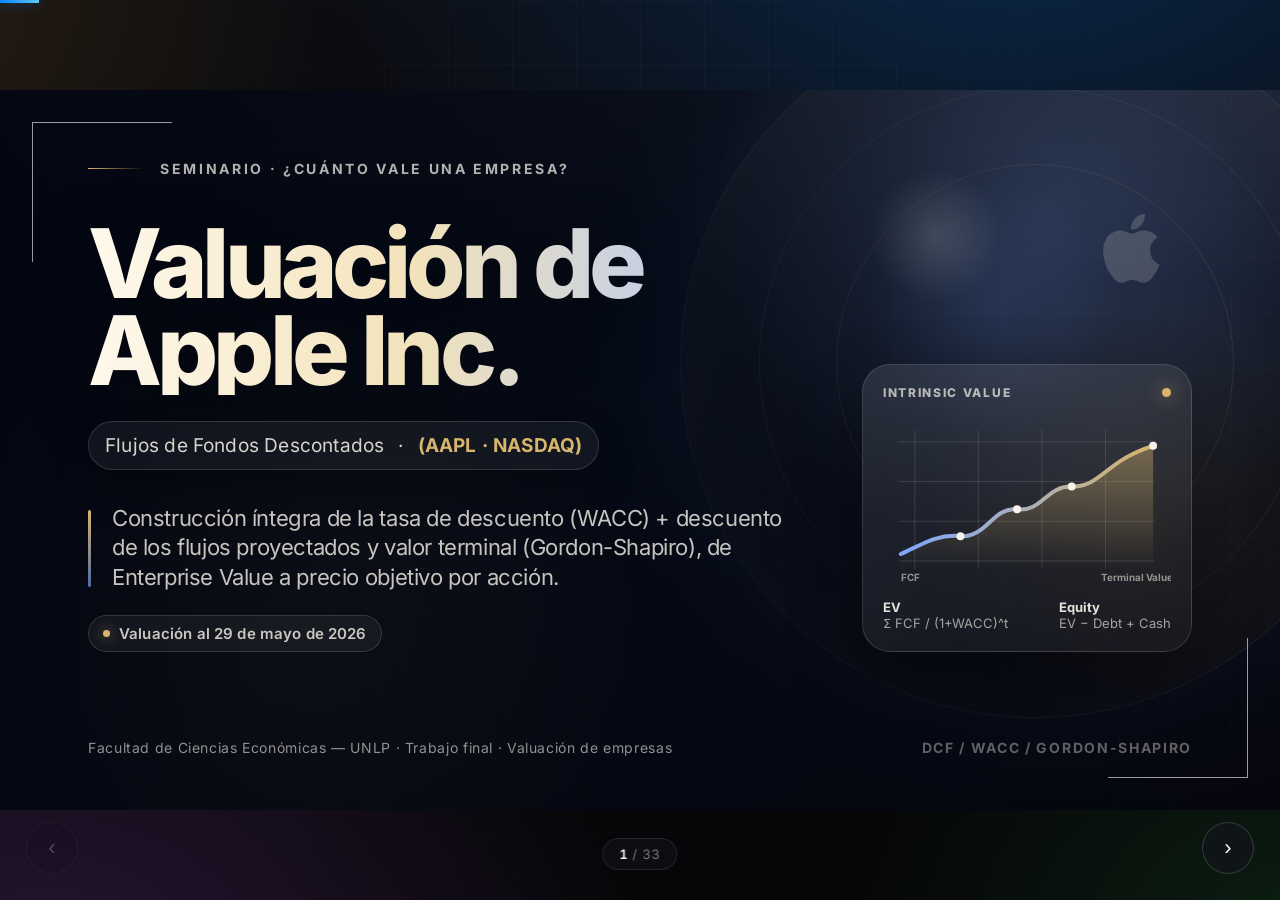
==== commit efba93cd: "Portada: agregar aclaración "Valuación al 29 de mayo de 2026" Campo asof en la slide 1; se renderiza" ====
--- a/web-presentacion/index.html
+++ b/web-presentacion/index.html
@@ -5,11 +5,11 @@
   <meta name="viewport" content="width=device-width, initial-scale=1.0">
   <title>Valuación de Apple Inc. · Flujos de Fondos Descontados</title>
 
-  <link rel="stylesheet" href="css/tokens.css?v=20260601at">
-  <link rel="stylesheet" href="css/base.css?v=20260601at">
-  <link rel="stylesheet" href="css/layouts.css?v=20260601at">
-  <link rel="stylesheet" href="css/components.css?v=20260601at">
-  <link rel="stylesheet" href="css/transitions.css?v=20260601at">
+  <link rel="stylesheet" href="css/tokens.css?v=20260601ax">
+  <link rel="stylesheet" href="css/base.css?v=20260601ax">
+  <link rel="stylesheet" href="css/layouts.css?v=20260601ax">
+  <link rel="stylesheet" href="css/components.css?v=20260601ax">
+  <link rel="stylesheet" href="css/transitions.css?v=20260601ax">
 </head>
 <body>
   <!-- Barra de progreso -->
@@ -29,12 +29,12 @@
   <script src="vendor/chart.umd.min.js"></script>
 
   <!-- Lógica (scripts clásicos, sin módulos, para funcionar en file://) -->
-  <script src="js/data.js?v=20260601at"></script>
-  <script src="js/finance.js?v=20260601at"></script>
-  <script src="js/slides.js?v=20260601at"></script>
-  <script src="js/charts.js?v=20260601at"></script>
-  <script src="js/anim.js?v=20260601at"></script>
-  <script src="js/engine.js?v=20260601at"></script>
-  <script src="js/main.js?v=20260601at"></script>
+  <script src="js/data.js?v=20260601ax"></script>
+  <script src="js/finance.js?v=20260601ax"></script>
+  <script src="js/slides.js?v=20260601ax"></script>
+  <script src="js/charts.js?v=20260601ax"></script>
+  <script src="js/anim.js?v=20260601ax"></script>
+  <script src="js/engine.js?v=20260601ax"></script>
+  <script src="js/main.js?v=20260601ax"></script>
 </body>
 </html>
--- a/web-presentacion/css/layouts.css
+++ b/web-presentacion/css/layouts.css
@@ -171,6 +171,14 @@
   content: ''; position: absolute; top: 6px; bottom: 6px; left: 0; width: 3px; border-radius: 99px;
   background: linear-gradient(180deg, #d7b56d, rgba(125, 167, 255, 0.62));
 }
+/* aclaración (fecha de valuación) */
+.cv-asof {
+  display: inline-flex; align-items: center; gap: 9px; margin: 22px 0 0;
+  padding: 8px 14px; border-radius: 999px; border: 1px solid rgba(247, 243, 234, 0.14);
+  background: rgba(255, 255, 255, 0.05); color: rgba(247, 243, 234, 0.80);
+  font-size: 15px; font-weight: 600; letter-spacing: 0.01em;
+}
+.cv-asof-dot { width: 7px; height: 7px; border-radius: 50%; background: #d7b56d; box-shadow: 0 0 14px rgba(215, 181, 109, 0.8); }
 
 /* tarjeta financiera decorativa */
 .cv-card {
--- a/web-presentacion/css/components.css
+++ b/web-presentacion/css/components.css
@@ -997,6 +997,13 @@
 .dato-slide .lead { font-size: 34px; line-height: 1.22; }
 .dato-slide .paragraph { font-size: 24px; line-height: 1.45; }
 
+/* ===== Slide "La intuición del FFD" (20): cuerpo más grande (no el título) = */
+.ffd-slide .col-eyebrow { font-size: 15px; }
+.ffd-slide .col-title { font-size: 30px; }
+.ffd-slide .col-list .li, .ffd-slide .col-list .b-text, .ffd-slide .columns .li { font-size: 20px; line-height: 1.45; }
+.ffd-slide .columns { gap: 30px; }
+.ffd-slide .formula { font-size: 26px; line-height: 1.5; padding: 22px 28px; }
+
 /* ===== Slide EV → precio (25): bloques más grandes para llenar el espacio = */
 .ev-slide .slide-body { gap: 30px; }
 .ev-slide .note { padding: 26px 30px; border-radius: 20px; max-width: 1000px; }
